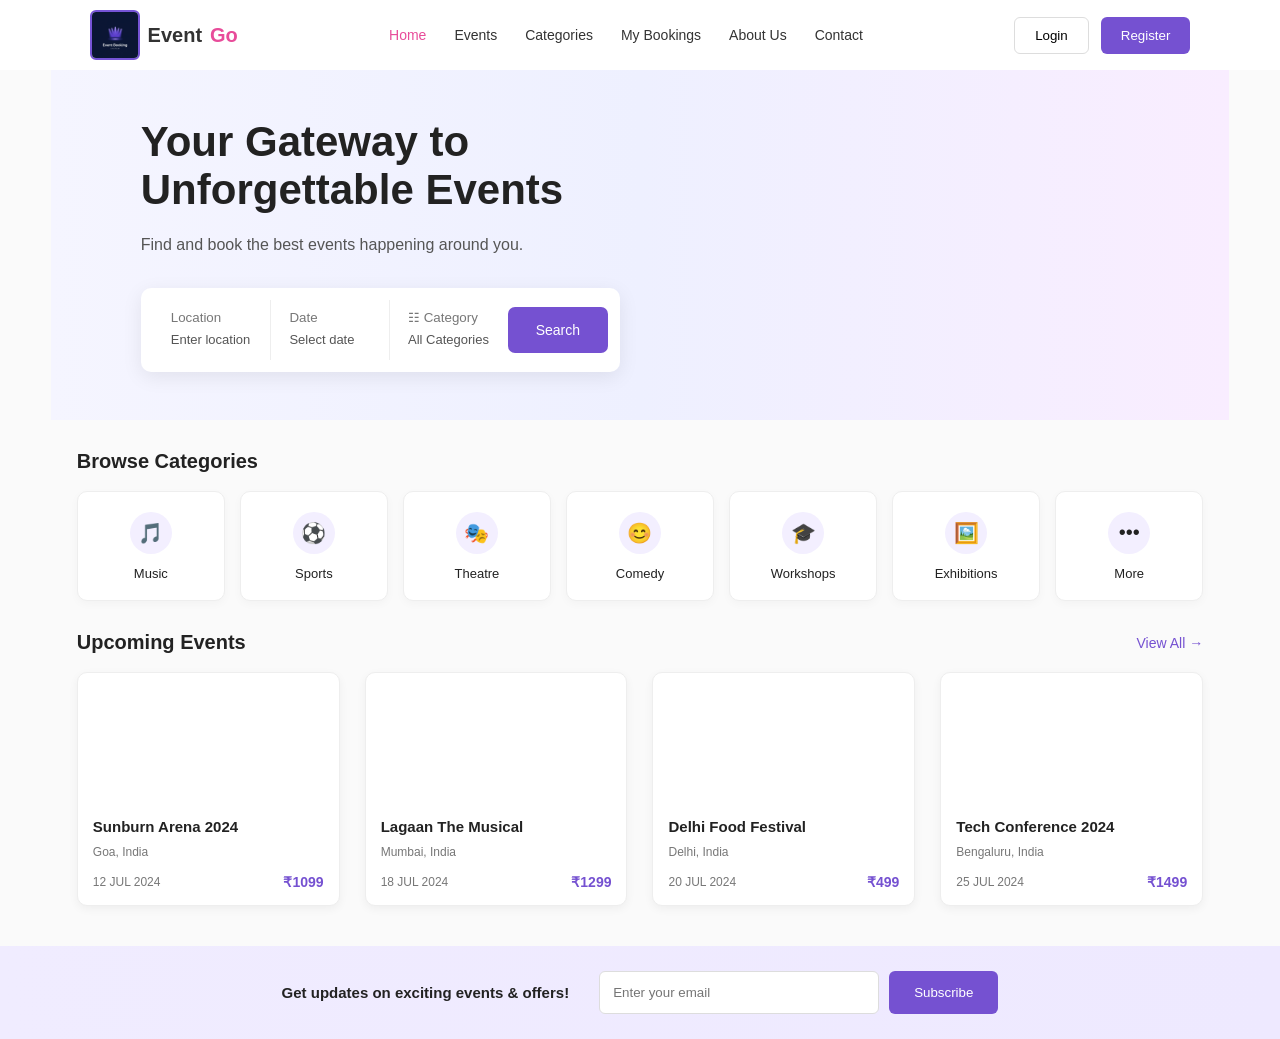
==== index.html @ d95bce7d "Latest update" ====
<!DOCTYPE html>
<html lang="en">
<head>
    <meta charset="UTF-8">
    <meta name="viewport" content="width=device-width, initial-scale=1.0">

    <title>EventGo - Event Booking</title>
    <link rel="stylesheet" href="style.css">
</head>

<body>

    <nav>

        <div class="logo">
            <div class="logo-icon">
                <img src="logo_event.jpeg">
            </div>
            Event<span style="color:#e84c9a;">Go</span>
        </div>

        <div class="nav-links">
            <a href="index.html">Home</a>
            <a href="Events.html">Events</a>
            <a href="#">Categories</a>
            <a href="#">My Bookings</a>
            <a href="#">About Us</a>
            <a href="#">Contact</a>
        </div>

        <div class="nav-buttons">
            <button onclick="window.location.href='login page.html'" class="login-btn">Login</button>
            <button onclick="window.location.href='registration page.html'"class="register-btn">Register</button>
        </div>

    </nav>


    <section class="hero">

        <div class="hero-content">

            <h1>Your Gateway to<br>Unforgettable Events</h1>

            <p>
                Find and book the best events happening around you.
            </p>

            <div class="search-box">

                <div class="search-item">
                    <small> Location</small>
                    <p>Enter location</p>
                </div>

                <div class="search-item">
                    <small> Date</small>
                    <p>Select date</p>
                </div>

                <div class="search-item">
                    <small>☷ Category</small>
                    <p>All Categories</p>
                </div>

                <button class="search-btn">
                    Search
                </button>

            </div>

        </div>

        <div class="hero-image"></div>

    </section>


    <main class="container">

        <div class="section-header">
            <h2>Browse Categories</h2>
        </div>

        <section class="categories">

            <div class="category-card">
                <div class="category-icon">🎵</div>
                <p>Music</p>
            </div>

            <div class="category-card">
                <div class="category-icon">⚽</div>
                <p>Sports</p>
            </div>

            <div class="category-card">
                <div class="category-icon">🎭</div>
                <p>Theatre</p>
            </div>

            <div class="category-card">
                <div class="category-icon">😊</div>
                <p>Comedy</p>
            </div>

            <div class="category-card">
                <div class="category-icon">🎓</div>
                <p>Workshops</p>
            </div>

            <div class="category-card">
                <div class="category-icon">🖼️</div>
                <p>Exhibitions</p>
            </div>

            <div class="category-card">
                <div class="category-icon">•••</div>
                <p>More</p>
            </div>

        </section>

        <div class="section-header">

            <h2>Upcoming Events</h2>

            <a href="#">View All →</a>

        </div>


        <section class="events">


            <div class="event-card">

                <div class="event-image img1"></div>

                <div class="event-info">

                    <h3>Sunburn Arena 2024</h3>

                    <p> Goa, India</p>

                    <div class="event-bottom">

                        <span class="date"> 12 JUL 2024</span>

                        <span class="price">₹1099</span>

                    </div>

                </div>

            </div>


            <!-- EVENT 2 -->

            <div class="event-card">

                <div class="event-image img2"></div>

                <div class="event-info">

                    <h3>Lagaan The Musical</h3>

                    <p> Mumbai, India</p>

                    <div class="event-bottom">

                        <span class="date"> 18 JUL 2024</span>

                        <span class="price">₹1299</span>

                    </div>

                </div>

            </div>


            <div class="event-card">

                <div class="event-image img3"></div>

                <div class="event-info">

                    <h3>Delhi Food Festival</h3>

                    <p> Delhi, India</p>

                    <div class="event-bottom">

                        <span class="date"> 20 JUL 2024</span>

                        <span class="price">₹499</span>

                    </div>

                </div>

            </div>


            <!-- EVENT 4 -->

            <div class="event-card">

                <div class="event-image img4"></div>

                <div class="event-info">

                    <h3>Tech Conference 2024</h3>

                    <p> Bengaluru, India</p>

                    <div class="event-bottom">

                        <span class="date"> 25 JUL 2024</span>

                        <span class="price">₹1499</span>

                    </div>

                </div>

            </div>

        </section>

    </main>


    <section class="newsletter">

        <h3> Get updates on exciting events & offers!</h3>

        <div class="newsletter-form">

            <input
                type="email"
                placeholder="Enter your email"
            >

            <button>Subscribe</button>

        </div>

    </section>

</body>
</html>
---- style.css ----
* {
            margin: 0;
            padding: 0;
            box-sizing: border-box;
            font-family: Arial, sans-serif;
        }

        body {
            background: #fafafa;
            color: #222;
        }
        nav {
            height: 70px;
            display: flex;
            align-items: center;
            justify-content: space-between;
            padding: 0 7%;
            background: white;
        }
        .logo {
            display: flex;
            align-items: center;
            gap: 8px;
            font-size: 20px;
            font-weight: bold;
            color: #333;
        }
        .logo-icon img {
            width: 50px;
            height: 50px;
            border: 2px solid #7654d6;
            color: #7654d6;
            border-radius: 6px;
            display: flex;
            align-items: center;
            justify-content: center;
        }

        .nav-links {
            display: flex;
            gap: 28px;
        }

        .nav-links a {
            text-decoration: none;
            color: #333;
            font-size: 14px;
        }

        .nav-links a:first-child {
            color: #e84c9a;
        }

        .nav-buttons {
            display: flex;
            gap: 12px;
        }

        .login-btn,
        .register-btn {
            padding: 10px 20px;
            border-radius: 6px;
            cursor: pointer;
            font-weight: 500;
        }

        .login-btn {
            background: white;
            border: 1px solid #ddd;
        }

        .register-btn {
            border: none;
            background: #7551d1;
            color: white;
        }
        .hero {
            margin: 0 4%;
            min-height: 330px;
            padding: 45px 7%;
            background: linear-gradient(
                90deg,
                #f5f5ff,
                #eef0ff,
                #f9edff
            );
            display: flex;
            align-items: center;
            justify-content: space-between;
            overflow: hidden;
        }

        .hero-content {
            width: 48%;
        }

        .hero-content h1 {
            font-size: 42px;
            line-height: 1.15;
            margin-bottom: 18px;
        }

        .hero-content p {
            color: #555;
            font-size: 16px;
            line-height: 1.6;
            margin-bottom: 30px;
        }

        .hero-image {
            width: 45%;
            height: 260px;
            background-image: url("https://images.unsplash.com/photo-1492684223066-81342ee5ff30?auto=format&fit=crop&w=800&q=80");
            background-size: cover;
            background-position: center;
            border-radius: 10px;
        }
        .search-box {
            background: white;
            display: flex;
            align-items: center;
            padding: 12px;
            border-radius: 10px;
            box-shadow: 0 5px 20px rgba(0,0,0,0.08);
            width: 700px;
            max-width: 100%;
        }
        .search-item {
            flex: 1;
            padding: 10px 18px;
            border-right: 1px solid #eee;
        }
        .search-item:last-of-type {
            border-right: none;
        }
        .search-item small {
            display: block;
            color: #777;
            margin-bottom: 5px;
        }
        .search-item p {
            margin: 0;
            font-size: 13px;
            color: #555;
        }
        .search-btn {
            padding: 15px 28px;
            border: none;
            border-radius: 7px;
            background: #7551d1;
            color: white;
            cursor: pointer;
            font-size: 14px;
        }
        .container {
            width: 88%;
            margin: auto;
        }

        .section-header {
            display: flex;
            justify-content: space-between;
            align-items: center;
            margin: 30px 0 18px;
        }

        .section-header h2 {
            font-size: 20px;
        }

        .section-header a {
            text-decoration: none;
            color: #7551d1;
            font-size: 14px;
        }


        .categories {
            display: grid;
            grid-template-columns: repeat(7, 1fr);
            gap: 15px;
        }

        .category-card {
            background: white;
            height: 110px;
            border-radius: 10px;
            border: 1px solid #eee;
            display: flex;
            flex-direction: column;
            justify-content: center;
            align-items: center;
            gap: 12px;
            box-shadow: 0 3px 10px rgba(0,0,0,0.03);
            cursor: pointer;
        }

        .category-card:hover {
            transform: translateY(-5px);
            transition: 0.3s;
        }

        .category-icon {
            width: 42px;
            height: 42px;
            border-radius: 50%;
            background: #f3efff;
            display: flex;
            justify-content: center;
            align-items: center;
            font-size: 20px;
        }

        .category-card p {
            font-size: 13px;
        }


        .events {
            display: grid;
            grid-template-columns: repeat(4, 1fr);
            gap: 25px;
            margin-bottom: 40px;
        }

        .event-card {
            background: white;
            border-radius: 10px;
            overflow: hidden;
            border: 1px solid #eee;
            box-shadow: 0 3px 10px rgba(0,0,0,0.05);
        }

        .event-image {
            height: 130px;
            background-size: cover;
            background-position: center;
        }

        .img1 {
            background-image: url("https://images.unsplash.com/photo-1501386761578-eac5c94b800a?auto=format&fit=crop&w=600&q=80");
        }

        .img2 {
            background-image: url("https://images.unsplash.com/photo-1508214751196-bcfd4ca60f91?auto=format&fit=crop&w=600&q=80");
        }

        .img3 {
            background-image: url("https://images.unsplash.com/photo-1514525253161-7a46d19cd819?auto=format&fit=crop&w=600&q=80");
        }

        .img4 {
            background-image: url("https://images.unsplash.com/photo-1540575467063-178a50c2df87?auto=format&fit=crop&w=600&q=80");
        }

        .event-info {
            padding: 15px;
        }

        .event-info h3 {
            font-size: 15px;
            margin-bottom: 10px;
        }

        .event-info p {
            color: #777;
            font-size: 12px;
            margin-bottom: 8px;
        }

        .event-bottom {
            display: flex;
            justify-content: space-between;
            align-items: center;
            margin-top: 15px;
        }

        .date {
            font-size: 12px;
            color: #777;
        }

        .price {
            color: #7551d1;
            font-weight: bold;
            font-size: 14px;
        }
        .newsletter {
            background: linear-gradient(90deg, #f0ecff, #eee9ff);
            padding: 25px 7%;
            display: flex;
            align-items: center;
            justify-content: center;
            gap: 30px;
            margin-top: 20px;
        }

        .newsletter h3 {
            font-size: 15px;
        }

        .newsletter-form {
            display: flex;
            gap: 10px;
        }

        .newsletter input {
            width: 280px;
            padding: 13px;
            border: 1px solid #ddd;
            border-radius: 6px;
            outline: none;
        }

        .newsletter button {
            background: #7551d1;
            color: white;
            border: none;
            padding: 13px 25px;
            border-radius: 6px;
            cursor: pointer;
        }

        @media (max-width: 900px) {

            .nav-links {
                display: none;
            }

            .hero {
                flex-direction: column;
            }

            .hero-content,
            .hero-image {
                width: 100%;
            }

            .hero-image {
                margin-top: 25px;
            }

            .search-box {
                flex-direction: column;
                align-items: stretch;
            }

            .search-item {
                border-right: none;
                border-bottom: 1px solid #eee;
            }

            .categories {
                grid-template-columns: repeat(3, 1fr);
            }

            .events {
                grid-template-columns: repeat(2, 1fr);
            }

            .newsletter {
                flex-direction: column;
            }
        }

        @media (max-width: 500px) {

            nav {
                padding: 0 4%;
            }

            .hero-content h1 {
                font-size: 30px;
            }

            .events {
                grid-template-columns: 1fr;
            }

            .categories {
                grid-template-columns: repeat(2, 1fr);
            }

            .newsletter-form {
                flex-direction: column;
                width: 100%;
            }

            .newsletter input {
                width: 100%;
            }
        }
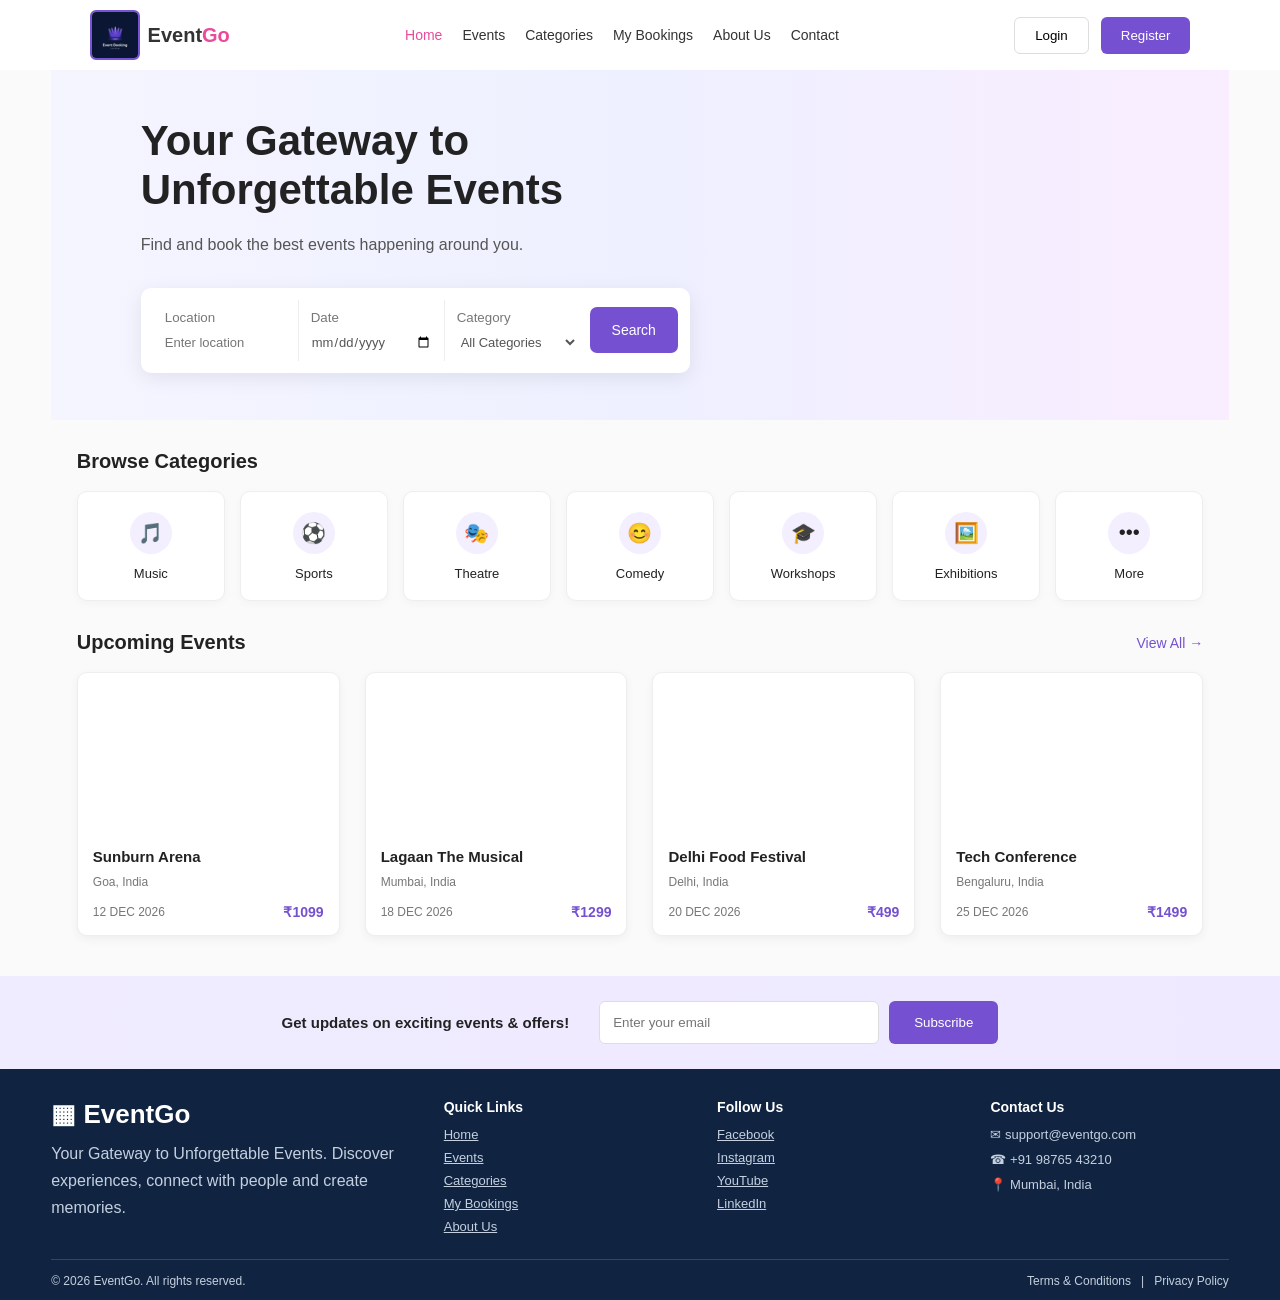
==== commit 52c00e67: "about us" ====
--- a/index.html
+++ b/index.html
@@ -1,89 +1,83 @@
+
 <!DOCTYPE html>
 <html lang="en">
 <head>
     <meta charset="UTF-8">
     <meta name="viewport" content="width=device-width, initial-scale=1.0">
-
     <title>EventGo - Event Booking</title>
     <link rel="stylesheet" href="style.css">
+    <script src="script.js" defer></script>
 </head>
 
 <body>
-
     <nav>
-
         <div class="logo">
             <div class="logo-icon">
-                <img src="logo_event.jpeg">
-            </div>
-            Event<span style="color:#e84c9a;">Go</span>
+                <img src="logo_event.jpeg" alt="EventGo Logo">
+            </div>
+            Event<span class="logo-go">Go</span>
         </div>
 
         <div class="nav-links">
             <a href="index.html">Home</a>
             <a href="Events.html">Events</a>
-            <a href="#">Categories</a>
+            <a href="#categories">Categories</a>
             <a href="#">My Bookings</a>
-            <a href="#">About Us</a>
+            <a href="About_us.html">About Us</a>
             <a href="#">Contact</a>
         </div>
 
         <div class="nav-buttons">
-            <button onclick="window.location.href='login page.html'" class="login-btn">Login</button>
-            <button onclick="window.location.href='registration page.html'"class="register-btn">Register</button>
-        </div>
-
+            <button onclick="window.location.href='login_page.html'"
+                    class="login-btn">Login</button>
+            <button onclick="window.location.href='registration_page.html'"
+                    class="register-btn">Register</button>
+        </div>
     </nav>
 
-
     <section class="hero">
-
         <div class="hero-content">
-
             <h1>Your Gateway to<br>Unforgettable Events</h1>
-
-            <p>
-                Find and book the best events happening around you.
-            </p>
+            <p>Find and book the best events happening around you.</p>
 
             <div class="search-box">
-
                 <div class="search-item">
-                    <small> Location</small>
-                    <p>Enter location</p>
+                    <small>Location</small>
+                    <input type="text" id="location"
+                           placeholder="Enter location">
                 </div>
 
                 <div class="search-item">
-                    <small> Date</small>
-                    <p>Select date</p>
+                    <small>Date</small>
+                    <input type="date" id="eventDate">
                 </div>
 
                 <div class="search-item">
-                    <small>☷ Category</small>
-                    <p>All Categories</p>
-                </div>
-
-                <button class="search-btn">
-                    Search
-                </button>
-
-            </div>
-
+                    <small>Category</small>
+                    <select id="category">
+                        <option value="">All Categories</option>
+                        <option value="music">Music</option>
+                        <option value="sports">Sports</option>
+                        <option value="theatre">Theatre</option>
+                        <option value="comedy">Comedy</option>
+                        <option value="workshops">Workshops</option>
+                        <option value="exhibitions">Exhibitions</option>
+                    </select>
+                </div>
+
+                <button class="search-btn" id="searchBtn">Search</button>
+            </div>
         </div>
 
         <div class="hero-image"></div>
-
     </section>
 
-
     <main class="container">
-
         <div class="section-header">
             <h2>Browse Categories</h2>
         </div>
 
-        <section class="categories">
-
+        <section class="categories" id="categories">
             <div class="category-card">
                 <div class="category-icon">🎵</div>
                 <p>Music</p>
@@ -118,137 +112,129 @@
                 <div class="category-icon">•••</div>
                 <p>More</p>
             </div>
-
         </section>
 
         <div class="section-header">
-
             <h2>Upcoming Events</h2>
-
-            <a href="#">View All →</a>
-
-        </div>
-
+            <a href="Events.html">View All →</a>
+        </div>
 
         <section class="events">
-
-
-            <div class="event-card">
-
+            <div class="event-card"
+                 data-category="music"
+                 data-date="2026-12-12">
                 <div class="event-image img1"></div>
-
-                <div class="event-info">
-
-                    <h3>Sunburn Arena 2024</h3>
-
-                    <p> Goa, India</p>
-
-                    <div class="event-bottom">
-
-                        <span class="date"> 12 JUL 2024</span>
-
+                <div class="event-info">
+                    <h3>Sunburn Arena</h3>
+                    <p>Goa, India</p>
+                    <div class="event-bottom">
+                        <span class="date">12 DEC 2026</span>
                         <span class="price">₹1099</span>
-
-                    </div>
-
-                </div>
-
-            </div>
-
-
-            <!-- EVENT 2 -->
-
-            <div class="event-card">
-
+                    </div>
+                </div>
+            </div>
+
+            <div class="event-card"
+                 data-category="theatre"
+                 data-date="2026-12-18">
                 <div class="event-image img2"></div>
-
-                <div class="event-info">
-
+                <div class="event-info">
                     <h3>Lagaan The Musical</h3>
-
-                    <p> Mumbai, India</p>
-
-                    <div class="event-bottom">
-
-                        <span class="date"> 18 JUL 2024</span>
-
+                    <p>Mumbai, India</p>
+                    <div class="event-bottom">
+                        <span class="date">18 DEC 2026</span>
                         <span class="price">₹1299</span>
-
-                    </div>
-
-                </div>
-
-            </div>
-
-
-            <div class="event-card">
-
+                    </div>
+                </div>
+            </div>
+
+            <div class="event-card"
+                 data-category="exhibitions"
+                 data-date="2026-12-20">
                 <div class="event-image img3"></div>
-
-                <div class="event-info">
-
+                <div class="event-info">
                     <h3>Delhi Food Festival</h3>
-
-                    <p> Delhi, India</p>
-
-                    <div class="event-bottom">
-
-                        <span class="date"> 20 JUL 2024</span>
-
+                    <p>Delhi, India</p>
+                    <div class="event-bottom">
+                        <span class="date">20 DEC 2026</span>
                         <span class="price">₹499</span>
-
-                    </div>
-
-                </div>
-
-            </div>
-
-
-            <!-- EVENT 4 -->
-
-            <div class="event-card">
-
+                    </div>
+                </div>
+            </div>
+
+            <div class="event-card"
+                 data-category="workshops"
+                 data-date="2026-12-25">
                 <div class="event-image img4"></div>
-
-                <div class="event-info">
-
-                    <h3>Tech Conference 2024</h3>
-
-                    <p> Bengaluru, India</p>
-
-                    <div class="event-bottom">
-
-                        <span class="date"> 25 JUL 2024</span>
-
+                <div class="event-info">
+                    <h3>Tech Conference</h3>
+                    <p>Bengaluru, India</p>
+                    <div class="event-bottom">
+                        <span class="date">25 DEC 2026</span>
                         <span class="price">₹1499</span>
-
-                    </div>
-
-                </div>
-
-            </div>
-
+                    </div>
+                </div>
+            </div>
         </section>
-
     </main>
 
-
     <section class="newsletter">
-
-        <h3> Get updates on exciting events & offers!</h3>
+        <h3>Get updates on exciting events & offers!</h3>
 
         <div class="newsletter-form">
-
-            <input
-                type="email"
-                placeholder="Enter your email"
-            >
-
-            <button>Subscribe</button>
-
-        </div>
-
+            <input type="email" id="email"
+                   placeholder="Enter your email">
+            <button id="subscribeBtn">Subscribe</button>
+        </div>
     </section>
-
+     <footer id="footer">
+        <div class="footer-grid">
+
+            <div>
+                <div class="footer-logo">▦ Event<span>Go</span></div>
+                <p class="footer-desc">
+                    Your Gateway to Unforgettable Events.
+                    Discover experiences, connect with people
+                    and create memories.
+                </p>
+            </div>
+
+            <div>
+                <h4>Quick Links</h4>
+                <div class="footer-links">
+                    <a href="index.html">Home</a>
+                    <a href="events.html">Events</a>
+                    <a href="#categories">Categories</a>
+                    <a href="my-bookings.html">My Bookings</a>
+                    <a href="#footer">About Us</a>
+                </div>
+            </div>
+
+            <div>
+                <h4>Follow Us</h4>
+                <div class="footer-links">
+                    <a href="https://www.facebook.com/">Facebook</a>
+                    <a href="https://www.instagram.com/">Instagram</a>
+                    <a href="https://www.youtube.com/">YouTube</a>
+                    <a href="https://www.linkedin.com/">LinkedIn</a>
+                </div>
+            </div>
+
+            <div>
+                <h4>Contact Us</h4>
+                <div class="footer-contact">
+                    <p>✉ support@eventgo.com</p>
+                    <p>☎ +91 98765 43210</p>
+                    <p>📍 Mumbai, India</p>
+                </div>
+            </div>
+
+        </div>
+
+        <div class="copyright">
+            <p>© 2026 EventGo. All rights reserved.</p>
+            <p>Terms & Conditions &nbsp; | &nbsp; Privacy Policy</p>
+        </div>
+    </footer>
 </body>
 </html>
--- a/style.css
+++ b/style.css
@@ -1,392 +1,566 @@
- * {
-            margin: 0;
-            padding: 0;
-            box-sizing: border-box;
-            font-family: Arial, sans-serif;
-        }
-
-        body {
-            background: #fafafa;
-            color: #222;
-        }
-        nav {
-            height: 70px;
+
+* {
+    margin: 0;
+    padding: 0;
+    box-sizing: border-box;
+    font-family: Arial, sans-serif;
+}
+
+body {
+    background: #fafafa;
+    color: #222;
+    overflow-x: hidden;
+}
+
+nav {
+    min-height: 70px;
+    display: flex;
+    align-items: center;
+    justify-content: space-between;
+    padding: 0 7%;
+    background: white;
+    gap: 15px;
+}
+
+.logo {
+    display: flex;
+    align-items: center;
+    gap: 8px;
+    font-size: 20px;
+    font-weight: bold;
+    color: #333;
+    white-space: nowrap;
+}
+
+.logo-go {
+    color: #e84c9a;
+    margin-left: -8px;
+}
+
+.logo-icon img {
+    width: 50px;
+    height: 50px;
+    border: 2px solid #7654d6;
+    border-radius: 6px;
+    display: block;
+    object-fit: cover;
+}
+
+.nav-links {
+    display: flex;
+    gap: 20px;
+}
+
+.nav-links a {
+    text-decoration: none;
+    color: #333;
+    font-size: 14px;
+    white-space: nowrap;
+}
+
+.nav-links a:first-child {
+    color: #e84c9a;
+}
+
+.nav-buttons {
+    display: flex;
+    gap: 12px;
+}
+
+.login-btn,
+.register-btn {
+    padding: 10px 20px;
+    border-radius: 6px;
+    cursor: pointer;
+    font-weight: 500;
+    white-space: nowrap;
+}
+
+.login-btn {
+    background: white;
+    border: 1px solid #ddd;
+}
+
+.register-btn {
+    border: none;
+    background: #7551d1;
+    color: white;
+}
+
+.hero {
+    margin: 0 4%;
+    min-height: 330px;
+    padding: 45px 7%;
+    background: linear-gradient(
+        90deg,
+        #f5f5ff,
+        #eef0ff,
+        #f9edff
+    );
+    display: flex;
+    align-items: center;
+    justify-content: space-between;
+    gap: 30px;
+    overflow: hidden;
+}
+
+.hero-content {
+    width: 55%;
+    min-width: 0;
+}
+
+.hero-content h1 {
+    font-size: 42px;
+    line-height: 1.15;
+    margin-bottom: 18px;
+}
+
+.hero-content > p {
+    color: #555;
+    font-size: 16px;
+    line-height: 1.6;
+    margin-bottom: 30px;
+}
+
+.hero-image {
+    width: 42%;
+    min-height: 260px;
+    background-image: url("https://images.unsplash.com/photo-1492684223066-81342ee5ff30?auto=format&fit=crop&w=800&q=80");
+    background-size: cover;
+    background-position: center;
+    border-radius: 10px;
+}
+
+.search-box {
+    background: white;
+    display: flex;
+    align-items: center;
+    padding: 12px;
+    border-radius: 10px;
+    box-shadow: 0 5px 20px rgba(0, 0, 0, 0.08);
+    width: 700px;
+    max-width: 100%;
+}
+
+.search-item {
+    flex: 1;
+    min-width: 0;
+    padding: 10px 12px;
+    border-right: 1px solid #eee;
+}
+
+.search-item:last-of-type {
+    border-right: none;
+}
+
+.search-item small {
+    display: block;
+    color: #777;
+    margin-bottom: 8px;
+}
+
+.search-item input,
+.search-item select {
+    width: 100%;
+    min-width: 0;
+    border: none;
+    outline: none;
+    background: transparent;
+    color: #555;
+    font-size: 13px;
+    font-family: Arial, sans-serif;
+}
+
+.search-item input[type="date"],
+.search-item select {
+    cursor: pointer;
+}
+
+.search-btn {
+    padding: 15px 22px;
+    border: none;
+    border-radius: 7px;
+    background: #7551d1;
+    color: white;
+    cursor: pointer;
+    font-size: 14px;
+    flex-shrink: 0;
+}
+
+.search-btn:hover,
+.register-btn:hover,
+.newsletter button:hover {
+    background: #6040b6;
+}
+
+.container {
+    width: 88%;
+    max-width: 1200px;
+    margin: auto;
+}
+
+.section-header {
+    display: flex;
+    justify-content: space-between;
+    align-items: center;
+    margin: 30px 0 18px;
+}
+
+.section-header h2 {
+    font-size: 20px;
+}
+
+.section-header a {
+    text-decoration: none;
+    color: #7551d1;
+    font-size: 14px;
+}
+
+.categories {
+    display: grid;
+    grid-template-columns: repeat(7, minmax(0, 1fr));
+    gap: 15px;
+}
+
+.category-card {
+    background: white;
+    min-height: 110px;
+    border-radius: 10px;
+    border: 1px solid #eee;
+    display: flex;
+    flex-direction: column;
+    justify-content: center;
+    align-items: center;
+    gap: 12px;
+    box-shadow: 0 3px 10px rgba(0, 0, 0, 0.03);
+    cursor: pointer;
+    transition: transform 0.3s;
+}
+
+.category-card:hover {
+    transform: translateY(-5px);
+}
+
+.category-icon {
+    width: 42px;
+    height: 42px;
+    border-radius: 50%;
+    background: #f3efff;
+    display: flex;
+    justify-content: center;
+    align-items: center;
+    font-size: 20px;
+}
+
+.category-card p {
+    font-size: 13px;
+}
+
+.events {
+    display: grid;
+    grid-template-columns: repeat(4, minmax(0, 1fr));
+    gap: 25px;
+    margin-bottom: 40px;
+}
+
+.event-card {
+    background: white;
+    border-radius: 10px;
+    overflow: hidden;
+    border: 1px solid #eee;
+    box-shadow: 0 3px 10px rgba(0, 0, 0, 0.05);
+    min-width: 0;
+}
+
+.event-image {
+    height: 160px;
+    background-size: cover;
+    background-position: center;
+}
+
+.img1 {
+    background-image: url("https://images.unsplash.com/photo-1501386761578-eac5c94b800a?auto=format&fit=crop&w=600&q=80");
+}
+
+.img2 {
+    background-image: url("https://images.unsplash.com/photo-1508214751196-bcfd4ca60f91?auto=format&fit=crop&w=600&q=80");
+}
+
+.img3 {
+    background-image: url("https://images.unsplash.com/photo-1514525253161-7a46d19cd819?auto=format&fit=crop&w=600&q=80");
+}
+
+.img4 {
+    background-image: url("https://images.unsplash.com/photo-1540575467063-178a50c2df87?auto=format&fit=crop&w=600&q=80");
+}
+
+.event-info {
+    padding: 15px;
+}
+
+.event-info h3 {
+    font-size: 15px;
+    margin-bottom: 10px;
+}
+
+.event-info p {
+    color: #777;
+    font-size: 12px;
+    margin-bottom: 8px;
+}
+
+.event-bottom {
+    display: flex;
+    justify-content: space-between;
+    align-items: center;
+    gap: 8px;
+    margin-top: 15px;
+}
+
+.date {
+    font-size: 12px;
+    color: #777;
+}
+
+.price {
+    color: #7551d1;
+    font-weight: bold;
+    font-size: 14px;
+    white-space: nowrap;
+}
+
+.newsletter {
+    background: linear-gradient(90deg, #f0ecff, #eee9ff);
+    padding: 25px 7%;
+    display: flex;
+    align-items: center;
+    justify-content: center;
+    gap: 30px;
+    margin-top: 20px;
+    max-width: 100%;
+}
+
+.newsletter h3 {
+    font-size: 15px;
+}
+
+.newsletter-form {
+    display: flex;
+    gap: 10px;
+}
+
+.newsletter input {
+    width: 280px;
+    max-width: 100%;
+    padding: 13px;
+    border: 1px solid #ddd;
+    border-radius: 6px;
+    outline: none;
+}
+
+.newsletter button {
+    background: #7551d1;
+    color: white;
+    border: none;
+    padding: 13px 25px;
+    border-radius: 6px;
+    cursor: pointer;
+}
+   footer {
+            background: #102441;
+            color: white;
+            padding: 30px 4% 12px;
+        }
+
+        .footer-grid {
+            display: grid;
+            grid-template-columns: 1.5fr 1fr 1fr 1fr;
+            gap: 35px;
+            padding-bottom: 25px;
+        }
+
+        .footer-logo {
+            font-size: 26px;
+            font-weight: 750;
+            margin-bottom: 10px;
+        }
+
+        .footer-logo span {
+            color: var(--pink);
+        }
+
+        .footer-desc {
+            color: #c4d0df;
+            line-height: 1.7;
+        }
+
+        footer h4 {
+            font-size: 14px;
+            margin-bottom: 12px;
+        }
+
+        .footer-links {
             display: flex;
-            align-items: center;
-            justify-content: space-between;
-            padding: 0 7%;
-            background: white;
-        }
-        .logo {
-            display: flex;
-            align-items: center;
+            flex-direction: column;
             gap: 8px;
-            font-size: 20px;
-            font-weight: bold;
-            color: #333;
-        }
-        .logo-icon img {
-            width: 50px;
-            height: 50px;
-            border: 2px solid #7654d6;
-            color: #7654d6;
-            border-radius: 6px;
-            display: flex;
-            align-items: center;
-            justify-content: center;
-        }
-
-        .nav-links {
-            display: flex;
-            gap: 28px;
-        }
-
-        .nav-links a {
-            text-decoration: none;
-            color: #333;
-            font-size: 14px;
-        }
-
-        .nav-links a:first-child {
-            color: #e84c9a;
-        }
-
-        .nav-buttons {
-            display: flex;
-            gap: 12px;
-        }
-
-        .login-btn,
-        .register-btn {
-            padding: 10px 20px;
-            border-radius: 6px;
-            cursor: pointer;
-            font-weight: 500;
-        }
-
-        .login-btn {
-            background: white;
-            border: 1px solid #ddd;
-        }
-
-        .register-btn {
-            border: none;
-            background: #7551d1;
-            color: white;
-        }
-        .hero {
-            margin: 0 4%;
-            min-height: 330px;
-            padding: 45px 7%;
-            background: linear-gradient(
-                90deg,
-                #f5f5ff,
-                #eef0ff,
-                #f9edff
-            );
-            display: flex;
-            align-items: center;
-            justify-content: space-between;
-            overflow: hidden;
-        }
-
-        .hero-content {
-            width: 48%;
-        }
-
-        .hero-content h1 {
-            font-size: 42px;
-            line-height: 1.15;
-            margin-bottom: 18px;
-        }
-
-        .hero-content p {
-            color: #555;
-            font-size: 16px;
-            line-height: 1.6;
-            margin-bottom: 30px;
-        }
-
-        .hero-image {
-            width: 45%;
-            height: 260px;
-            background-image: url("https://images.unsplash.com/photo-1492684223066-81342ee5ff30?auto=format&fit=crop&w=800&q=80");
-            background-size: cover;
-            background-position: center;
-            border-radius: 10px;
-        }
-        .search-box {
-            background: white;
-            display: flex;
-            align-items: center;
-            padding: 12px;
-            border-radius: 10px;
-            box-shadow: 0 5px 20px rgba(0,0,0,0.08);
-            width: 700px;
-            max-width: 100%;
-        }
-        .search-item {
-            flex: 1;
-            padding: 10px 18px;
-            border-right: 1px solid #eee;
-        }
-        .search-item:last-of-type {
-            border-right: none;
-        }
-        .search-item small {
-            display: block;
-            color: #777;
-            margin-bottom: 5px;
-        }
-        .search-item p {
-            margin: 0;
+        }
+
+        .footer-links a,
+        .footer-contact p {
+            color: #c4d0df;
             font-size: 13px;
-            color: #555;
-        }
-        .search-btn {
-            padding: 15px 28px;
-            border: none;
-            border-radius: 7px;
-            background: #7551d1;
-            color: white;
-            cursor: pointer;
-            font-size: 14px;
-        }
-        .container {
-            width: 88%;
-            margin: auto;
-        }
-
-        .section-header {
+        }
+
+        .footer-links a:hover {
+            color: #ff76bd;
+        }
+
+        .footer-contact p {
+            margin-bottom: 10px;
+        }
+
+        .copyright {
             display: flex;
             justify-content: space-between;
-            align-items: center;
-            margin: 30px 0 18px;
-        }
-
-        .section-header h2 {
-            font-size: 20px;
-        }
-
-        .section-header a {
-            text-decoration: none;
-            color: #7551d1;
-            font-size: 14px;
-        }
-
-
-        .categories {
-            display: grid;
-            grid-template-columns: repeat(7, 1fr);
             gap: 15px;
-        }
-
-        .category-card {
-            background: white;
-            height: 110px;
-            border-radius: 10px;
-            border: 1px solid #eee;
-            display: flex;
-            flex-direction: column;
-            justify-content: center;
-            align-items: center;
-            gap: 12px;
-            box-shadow: 0 3px 10px rgba(0,0,0,0.03);
-            cursor: pointer;
-        }
-
-        .category-card:hover {
-            transform: translateY(-5px);
-            transition: 0.3s;
-        }
-
-        .category-icon {
-            width: 42px;
-            height: 42px;
-            border-radius: 50%;
-            background: #f3efff;
-            display: flex;
-            justify-content: center;
-            align-items: center;
-            font-size: 20px;
-        }
-
-        .category-card p {
-            font-size: 13px;
-        }
-
-
-        .events {
-            display: grid;
-            grid-template-columns: repeat(4, 1fr);
-            gap: 25px;
-            margin-bottom: 40px;
-        }
-
-        .event-card {
-            background: white;
-            border-radius: 10px;
-            overflow: hidden;
-            border: 1px solid #eee;
-            box-shadow: 0 3px 10px rgba(0,0,0,0.05);
-        }
-
-        .event-image {
-            height: 130px;
-            background-size: cover;
-            background-position: center;
-        }
-
-        .img1 {
-            background-image: url("https://images.unsplash.com/photo-1501386761578-eac5c94b800a?auto=format&fit=crop&w=600&q=80");
-        }
-
-        .img2 {
-            background-image: url("https://images.unsplash.com/photo-1508214751196-bcfd4ca60f91?auto=format&fit=crop&w=600&q=80");
-        }
-
-        .img3 {
-            background-image: url("https://images.unsplash.com/photo-1514525253161-7a46d19cd819?auto=format&fit=crop&w=600&q=80");
-        }
-
-        .img4 {
-            background-image: url("https://images.unsplash.com/photo-1540575467063-178a50c2df87?auto=format&fit=crop&w=600&q=80");
-        }
-
-        .event-info {
-            padding: 15px;
-        }
-
-        .event-info h3 {
-            font-size: 15px;
-            margin-bottom: 10px;
-        }
-
-        .event-info p {
-            color: #777;
+            flex-wrap: wrap;
+            padding-top: 14px;
+            border-top: 1px solid #344760;
+            color: #c4d0df;
             font-size: 12px;
-            margin-bottom: 8px;
-        }
-
-        .event-bottom {
-            display: flex;
-            justify-content: space-between;
-            align-items: center;
-            margin-top: 15px;
-        }
-
-        .date {
-            font-size: 12px;
-            color: #777;
-        }
-
-        .price {
-            color: #7551d1;
-            font-weight: bold;
-            font-size: 14px;
-        }
-        .newsletter {
-            background: linear-gradient(90deg, #f0ecff, #eee9ff);
-            padding: 25px 7%;
-            display: flex;
-            align-items: center;
-            justify-content: center;
-            gap: 30px;
-            margin-top: 20px;
-        }
-
-        .newsletter h3 {
-            font-size: 15px;
-        }
-
-        .newsletter-form {
-            display: flex;
-            gap: 10px;
-        }
-
-        .newsletter input {
-            width: 280px;
-            padding: 13px;
-            border: 1px solid #ddd;
-            border-radius: 6px;
-            outline: none;
-        }
-
-        .newsletter button {
-            background: #7551d1;
-            color: white;
-            border: none;
-            padding: 13px 25px;
-            border-radius: 6px;
-            cursor: pointer;
-        }
-
-        @media (max-width: 900px) {
-
-            .nav-links {
-                display: none;
-            }
-
-            .hero {
-                flex-direction: column;
-            }
-
-            .hero-content,
-            .hero-image {
-                width: 100%;
-            }
-
-            .hero-image {
-                margin-top: 25px;
-            }
-
-            .search-box {
-                flex-direction: column;
-                align-items: stretch;
-            }
-
-            .search-item {
-                border-right: none;
-                border-bottom: 1px solid #eee;
-            }
-
-            .categories {
-                grid-template-columns: repeat(3, 1fr);
-            }
-
-            .events {
-                grid-template-columns: repeat(2, 1fr);
-            }
-
-            .newsletter {
-                flex-direction: column;
-            }
-        }
-
-        @media (max-width: 500px) {
-
-            nav {
-                padding: 0 4%;
-            }
-
-            .hero-content h1 {
-                font-size: 30px;
-            }
-
-            .events {
-                grid-template-columns: 1fr;
-            }
-
-            .categories {
-                grid-template-columns: repeat(2, 1fr);
-            }
-
-            .newsletter-form {
-                flex-direction: column;
-                width: 100%;
-            }
-
-            .newsletter input {
-                width: 100%;
-            }
-        }
+        }
+
+/* Tablet layout */
+@media (max-width: 1100px) {
+    nav {
+        padding: 12px 4%;
+        flex-wrap: wrap;
+    }
+
+    .nav-links {
+        gap: 12px;
+    }
+
+    .hero {
+        padding: 35px 5%;
+    }
+
+    .hero-content h1 {
+        font-size: 34px;
+    }
+
+    .categories {
+        grid-template-columns: repeat(4, minmax(0, 1fr));
+    }
+
+    .events {
+        grid-template-columns: repeat(2, minmax(0, 1fr));
+    }
+}
+
+@media (max-width: 900px) {
+    .nav-links {
+        display: none;
+    }
+
+    .hero {
+        flex-direction: column;
+        align-items: stretch;
+    }
+
+    .hero-content,
+    .hero-image {
+        width: 100%;
+    }
+
+    .hero-image {
+        margin-top: 5px;
+    }
+
+    .search-box {
+        flex-direction: column;
+        align-items: stretch;
+    }
+
+    .search-item {
+        border-right: none;
+        border-bottom: 1px solid #eee;
+    }
+
+    .search-item:last-of-type {
+        border-bottom: none;
+    }
+
+    .search-btn {
+        width: 100%;
+    }
+
+    .newsletter {
+        flex-direction: column;
+        text-align: center;
+    }
+}
+
+/* Mobile layout */
+@media (max-width: 500px) {
+    nav {
+        padding: 10px 4%;
+    }
+
+    .logo {
+        font-size: 18px;
+    }
+
+    .logo-icon img {
+        width: 40px;
+        height: 40px;
+    }
+
+    .nav-buttons {
+        gap: 6px;
+    }
+
+    .login-btn,
+    .register-btn {
+        padding: 8px 10px;
+        font-size: 12px;
+    }
+
+    .hero {
+        margin: 0;
+        padding: 30px 5%;
+    }
+
+    .hero-content h1 {
+        font-size: 30px;
+    }
+
+    .hero-image {
+        min-height: 200px;
+    }
+
+    .container {
+        width: 92%;
+    }
+
+    .categories {
+        grid-template-columns: repeat(2, minmax(0, 1fr));
+    }
+
+    .events {
+        grid-template-columns: 1fr;
+    }
+
+    .newsletter {
+        padding: 25px 5%;
+    }
+
+    .newsletter-form {
+        flex-direction: column;
+        width: 100%;
+    }
+
+    .newsletter input {
+        width: 100%;
+    }
+}
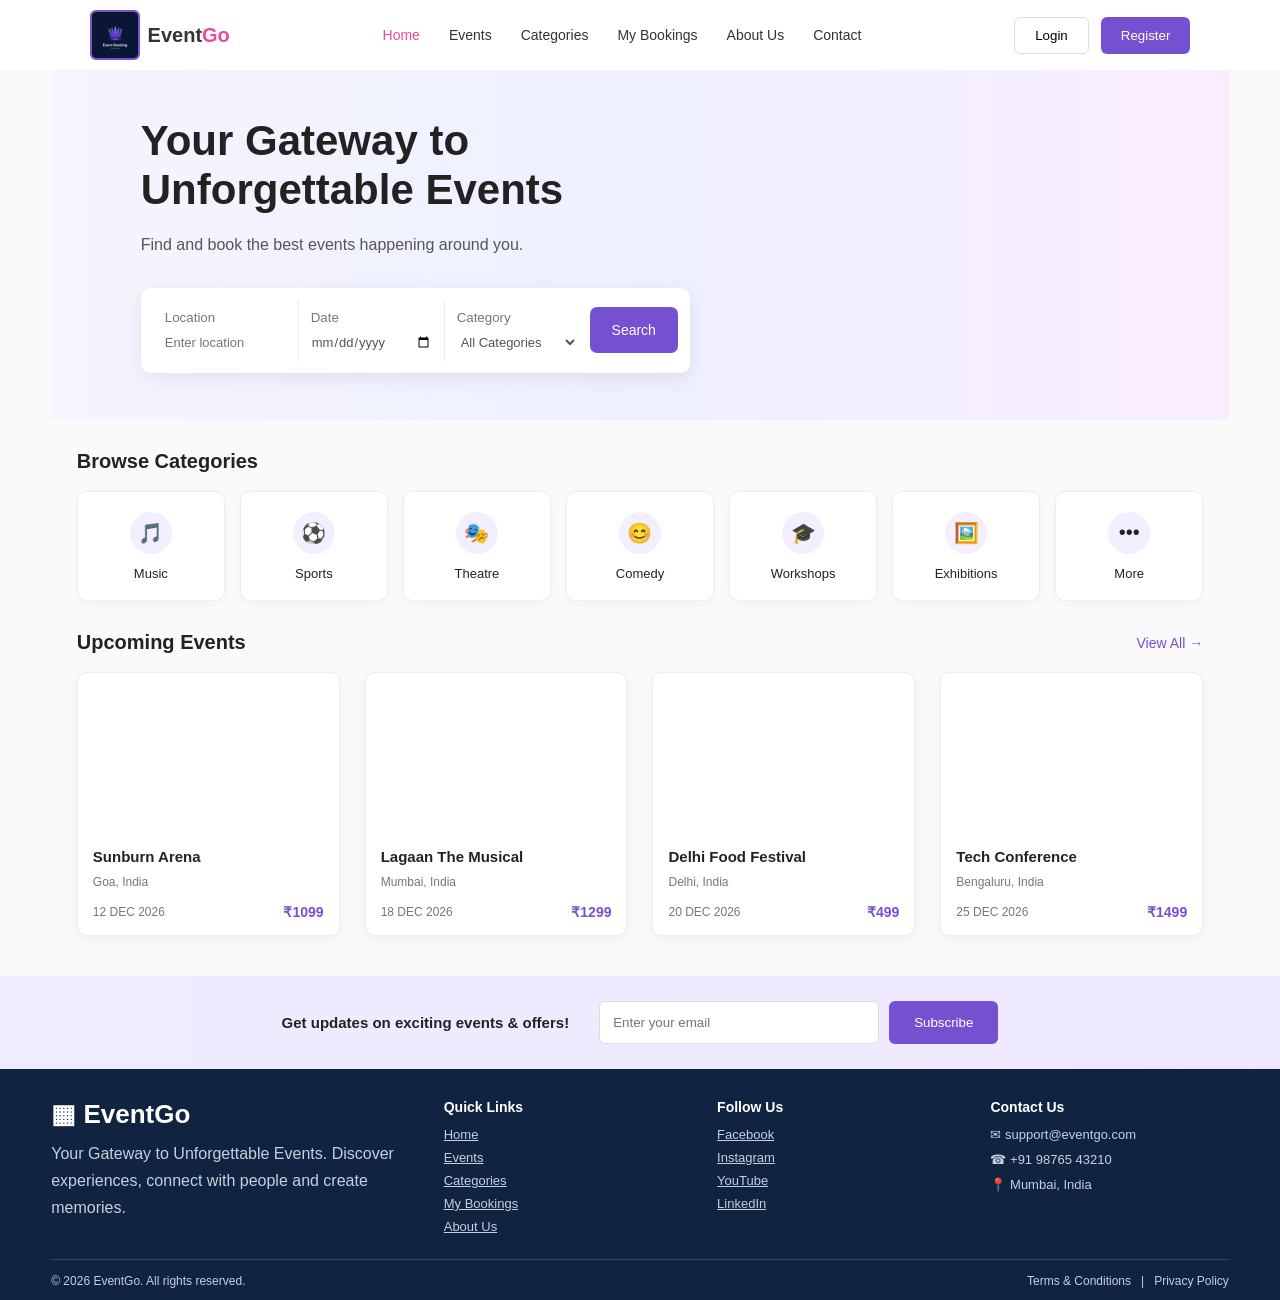
==== commit 7474e9c6: "Recent changes" ====
--- a/index.html
+++ b/index.html
@@ -19,12 +19,14 @@
         </div>
 
         <div class="nav-links">
-            <a href="index.html">Home</a>
-            <a href="Events.html">Events</a>
-            <a href="#categories">Categories</a>
-            <a href="#">My Bookings</a>
-            <a href="About_us.html">About Us</a>
-            <a href="#">Contact</a>
+            <ul>
+                <li><a href="index.html">Home</a></li>
+                <li><a href="Events.html">Events</a></li>
+                <li><a href="#categories">Categories</a></li>
+                <li><a href="#">My Bookings</a></li>
+                <li><a href="About_us.html">About Us</a></li>
+                <li><a href="contacts.html">Contact</a></li>
+            </ul>
         </div>
 
         <div class="nav-buttons">
--- a/style.css
+++ b/style.css
@@ -47,18 +47,43 @@
 }
 
 .nav-links {
-    display: flex;
-    gap: 20px;
-}
-
-.nav-links a {
+    flex: 1;
+    display: flex;
+    align-items: center;
+    justify-content: center;
+}
+
+.nav-links ul {
+    display: flex;
+    align-items: center;
+    justify-content: center;
+    gap: 25px;
+    list-style: none;
+    margin: 0;
+    padding: 0;
+}
+
+.nav-links ul li {
+    list-style: none;
+    margin: 0;
+    padding: 0;
+}
+
+.nav-links ul li a {
+    display: block;
     text-decoration: none;
     color: #333;
     font-size: 14px;
     white-space: nowrap;
-}
-
-.nav-links a:first-child {
+    padding: 8px 2px;
+    transition: 0.3s ease;
+}
+
+.nav-links ul li:first-child a {
+    color: #e84c9a;
+}
+
+.nav-links ul li a:hover {
     color: #e84c9a;
 }
 
@@ -437,8 +462,8 @@
         flex-wrap: wrap;
     }
 
-    .nav-links {
-        gap: 12px;
+    .nav-links ul {
+        gap: 15px;
     }
 
     .hero {
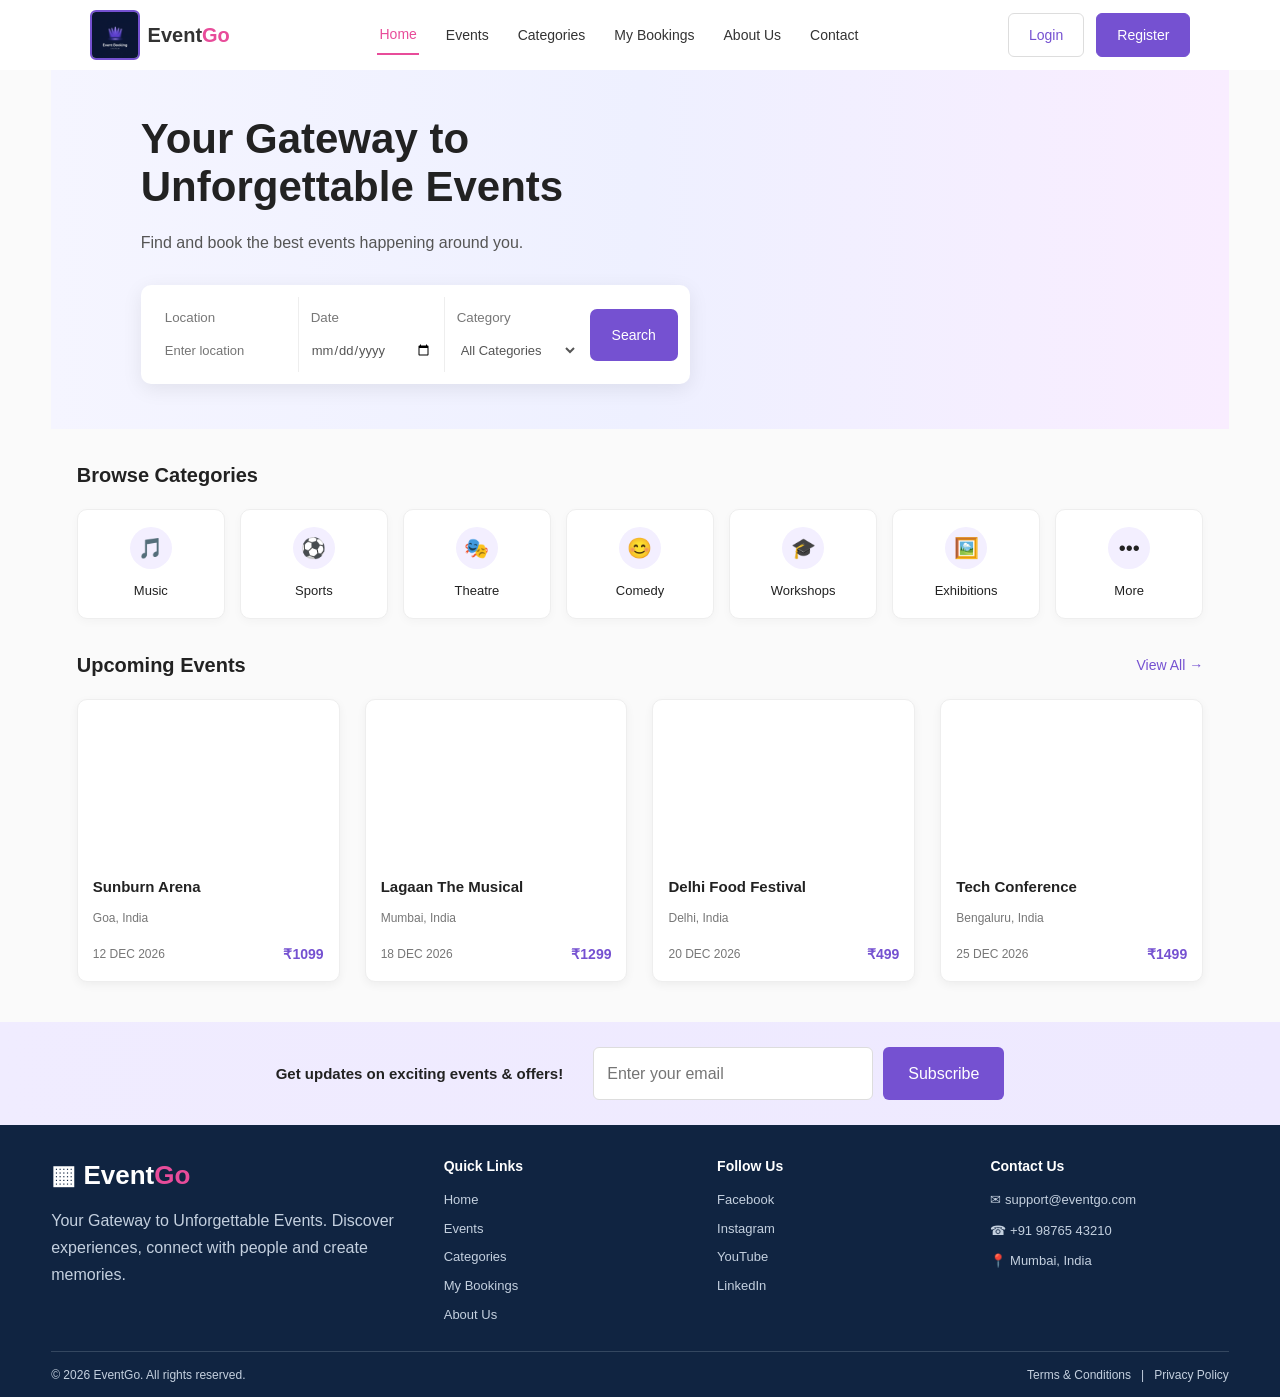
==== commit 5fd35a75: "latest changes" ====
--- a/index.html
+++ b/index.html
@@ -5,6 +5,7 @@
     <meta charset="UTF-8">
     <meta name="viewport" content="width=device-width, initial-scale=1.0">
     <title>EventGo - Event Booking</title>
+    <link rel="stylesheet" href="common.css">
     <link rel="stylesheet" href="style.css">
     <script src="script.js" defer></script>
 </head>
@@ -20,7 +21,7 @@
 
         <div class="nav-links">
             <ul>
-                <li><a href="index.html">Home</a></li>
+                <li><a href="index.html" class="active">Home</a></li>
                 <li><a href="Events.html">Events</a></li>
                 <li><a href="#categories">Categories</a></li>
                 <li><a href="#">My Bookings</a></li>
@@ -205,10 +206,10 @@
                 <h4>Quick Links</h4>
                 <div class="footer-links">
                     <a href="index.html">Home</a>
-                    <a href="events.html">Events</a>
+                    <a href="Events.html">Events</a>
                     <a href="#categories">Categories</a>
-                    <a href="my-bookings.html">My Bookings</a>
-                    <a href="#footer">About Us</a>
+                    <a href="#">My Bookings</a>
+                    <a href="About_us.html">About Us</a>
                 </div>
             </div>
 
--- a/common.css
+++ b/common.css
@@ -0,0 +1,420 @@
+/* ===================================
+   EVENTGO - COMMON DESIGN SYSTEM
+   =================================== */
+
+/* CSS Variables */
+:root {
+    --primary: #7551d1;
+    --primary-dark: #6240bc;
+    --primary-hover: #6040b6;
+    --pink: #e84c9a;
+    --pink-dark: #d63c89;
+    --dark: #142d4e;
+    --ink: #252936;
+    --muted: #637083;
+    --light: #f5f7fa;
+    --border: #e1e6ed;
+    --bg-footer: #102441;
+    --text-footer: #c4d0df;
+    --white: #ffffff;
+    --shadow-sm: 0 3px 10px rgba(0, 0, 0, 0.03);
+    --shadow-md: 0 5px 20px rgba(0, 0, 0, 0.08);
+    --shadow-lg: 0 8px 35px rgba(65, 43, 110, 0.08);
+}
+
+/* Reset & Base */
+* {
+    margin: 0;
+    padding: 0;
+    box-sizing: border-box;
+    font-family: Arial, sans-serif;
+}
+
+body {
+    background: #fafafa;
+    color: #222;
+    overflow-x: hidden;
+    line-height: 1.6;
+}
+
+a {
+    text-decoration: none;
+    color: inherit;
+}
+
+button, input, select, textarea {
+    font: inherit;
+}
+
+button {
+    cursor: pointer;
+}
+
+/* ===================================
+   NAVBAR
+   =================================== */
+nav {
+    min-height: 70px;
+    display: flex;
+    align-items: center;
+    justify-content: space-between;
+    padding: 0 7%;
+    background: white;
+    gap: 15px;
+}
+
+.logo {
+    display: flex;
+    align-items: center;
+    gap: 8px;
+    font-size: 20px;
+    font-weight: bold;
+    color: #333;
+    white-space: nowrap;
+}
+
+.logo-go,
+.logo span {
+    color: var(--pink);
+    margin-left: -8px;
+}
+
+.logo-icon img {
+    width: 50px;
+    height: 50px;
+    border: 2px solid var(--primary);
+    border-radius: 6px;
+    display: block;
+    object-fit: cover;
+}
+
+.nav-links {
+    flex: 1;
+    display: flex;
+    align-items: center;
+    justify-content: center;
+}
+
+.nav-links ul {
+    display: flex;
+    align-items: center;
+    justify-content: center;
+    gap: 25px;
+    list-style: none;
+    margin: 0;
+    padding: 0;
+}
+
+.nav-links ul li {
+    list-style: none;
+    margin: 0;
+    padding: 0;
+}
+
+.nav-links ul li a {
+    display: block;
+    text-decoration: none;
+    color: #333;
+    font-size: 14px;
+    white-space: nowrap;
+    padding: 8px 2px;
+    transition: 0.3s ease;
+}
+
+.nav-links ul li a:hover,
+.nav-links ul li a.active {
+    color: var(--pink);
+}
+
+.nav-links ul li a.active {
+    border-bottom: 2px solid var(--pink);
+}
+
+.nav-buttons {
+    display: flex;
+    gap: 12px;
+}
+
+/* ===================================
+   BUTTONS
+   =================================== */
+.btn,
+.login-btn,
+.register-btn {
+    padding: 10px 20px;
+    border-radius: 6px;
+    cursor: pointer;
+    font-weight: 500;
+    white-space: nowrap;
+    border: none;
+    transition: 0.3s ease;
+    font-size: 14px;
+}
+
+.btn-outline,
+.login-btn {
+    background: white;
+    border: 1px solid #ddd;
+    color: var(--primary);
+}
+
+.btn-primary,
+.register-btn {
+    background: var(--primary);
+    color: white;
+    border: 1px solid var(--primary);
+}
+
+.btn-outline:hover,
+.login-btn:hover {
+    background: var(--light);
+    border-color: var(--primary);
+}
+
+.btn-primary:hover,
+.register-btn:hover {
+    background: var(--primary-hover);
+}
+
+.btn:active {
+    transform: translateY(-1px);
+}
+
+/* ===================================
+   FORMS
+   =================================== */
+.form-group {
+    margin-bottom: 20px;
+}
+
+.form-group label {
+    display: block;
+    margin-bottom: 8px;
+    color: #333;
+    font-size: 14px;
+    font-weight: 600;
+}
+
+.form-group input,
+.form-group select,
+.form-group textarea {
+    width: 100%;
+    padding: 12px;
+    border: 1px solid #ccc;
+    border-radius: 6px;
+    outline: none;
+    font-size: 14px;
+    background: white;
+    transition: 0.3s;
+}
+
+.form-group input:focus,
+.form-group select:focus,
+.form-group textarea:focus {
+    border-color: var(--primary);
+    box-shadow: 0 0 0 3px rgba(117, 81, 209, 0.1);
+}
+
+.form-group textarea {
+    resize: vertical;
+    min-height: 130px;
+}
+
+/* ===================================
+   CARDS
+   =================================== */
+.card,
+.event-card,
+.category-card {
+    background: white;
+    border-radius: 10px;
+    overflow: hidden;
+    border: 1px solid #eee;
+    box-shadow: var(--shadow-sm);
+    transition: transform 0.3s, box-shadow 0.3s;
+}
+
+.card:hover,
+.event-card:hover,
+.category-card:hover {
+    transform: translateY(-3px);
+    box-shadow: var(--shadow-md);
+}
+
+/* ===================================
+   CONTAINER
+   =================================== */
+.container {
+    width: 88%;
+    max-width: 1200px;
+    margin: auto;
+}
+
+/* ===================================
+   SECTION HEADER
+   =================================== */
+.section-header {
+    display: flex;
+    justify-content: space-between;
+    align-items: center;
+    margin: 30px 0 18px;
+}
+
+.section-header h2 {
+    font-size: 20px;
+    font-weight: 700;
+}
+
+.section-header a {
+    text-decoration: none;
+    color: var(--primary);
+    font-size: 14px;
+}
+
+/* ===================================
+   FOOTER
+   =================================== */
+footer {
+    background: var(--bg-footer);
+    color: white;
+    padding: 30px 4% 12px;
+}
+
+.footer-grid {
+    display: grid;
+    grid-template-columns: 1.5fr 1fr 1fr 1fr;
+    gap: 35px;
+    padding-bottom: 25px;
+}
+
+.footer-logo {
+    font-size: 26px;
+    font-weight: 750;
+    margin-bottom: 10px;
+}
+
+.footer-logo span {
+    color: var(--pink);
+}
+
+.footer-desc {
+    color: var(--text-footer);
+    line-height: 1.7;
+}
+
+footer h4 {
+    font-size: 14px;
+    margin-bottom: 12px;
+}
+
+.footer-links {
+    display: flex;
+    flex-direction: column;
+    gap: 8px;
+}
+
+.footer-links a,
+.footer-contact p {
+    color: var(--text-footer);
+    font-size: 13px;
+}
+
+.footer-links a:hover {
+    color: #ff76bd;
+}
+
+.footer-contact p {
+    margin-bottom: 10px;
+}
+
+.copyright {
+    display: flex;
+    justify-content: space-between;
+    gap: 15px;
+    flex-wrap: wrap;
+    padding-top: 14px;
+    border-top: 1px solid #344760;
+    color: var(--text-footer);
+    font-size: 12px;
+}
+
+/* ===================================
+   RESPONSIVE DESIGN
+   =================================== */
+
+/* Tablet */
+@media (max-width: 1100px) {
+    nav {
+        padding: 12px 4%;
+        flex-wrap: wrap;
+    }
+
+    .nav-links ul {
+        gap: 15px;
+    }
+
+    .footer-grid {
+        grid-template-columns: repeat(2, 1fr);
+        gap: 25px;
+    }
+}
+
+@media (max-width: 900px) {
+    .nav-links {
+        display: none;
+    }
+}
+
+/* Mobile */
+@media (max-width: 700px) {
+    nav {
+        padding: 10px 4%;
+        gap: 12px;
+    }
+
+    .logo {
+        font-size: 18px;
+    }
+
+    .logo-icon img {
+        width: 40px;
+        height: 40px;
+    }
+
+    .nav-buttons {
+        gap: 6px;
+    }
+
+    .btn,
+    .login-btn,
+    .register-btn {
+        padding: 8px 10px;
+        font-size: 12px;
+    }
+
+    .container {
+        width: 92%;
+    }
+
+    .footer-grid {
+        grid-template-columns: 1fr;
+    }
+
+    .copyright {
+        flex-direction: column;
+        text-align: center;
+    }
+}
+
+@media (max-width: 500px) {
+    .nav-buttons {
+        gap: 6px;
+    }
+
+    .btn,
+    .login-btn,
+    .register-btn {
+        padding: 7px 10px;
+        font-size: 12px;
+    }
+}
--- a/style.css
+++ b/style.css
@@ -1,116 +1,9 @@
-
-* {
-    margin: 0;
-    padding: 0;
-    box-sizing: border-box;
-    font-family: Arial, sans-serif;
-}
-
-body {
-    background: #fafafa;
-    color: #222;
-    overflow-x: hidden;
-}
-
-nav {
-    min-height: 70px;
-    display: flex;
-    align-items: center;
-    justify-content: space-between;
-    padding: 0 7%;
-    background: white;
-    gap: 15px;
-}
-
-.logo {
-    display: flex;
-    align-items: center;
-    gap: 8px;
-    font-size: 20px;
-    font-weight: bold;
-    color: #333;
-    white-space: nowrap;
-}
-
-.logo-go {
-    color: #e84c9a;
-    margin-left: -8px;
-}
-
-.logo-icon img {
-    width: 50px;
-    height: 50px;
-    border: 2px solid #7654d6;
-    border-radius: 6px;
-    display: block;
-    object-fit: cover;
-}
-
-.nav-links {
-    flex: 1;
-    display: flex;
-    align-items: center;
-    justify-content: center;
-}
-
-.nav-links ul {
-    display: flex;
-    align-items: center;
-    justify-content: center;
-    gap: 25px;
-    list-style: none;
-    margin: 0;
-    padding: 0;
-}
-
-.nav-links ul li {
-    list-style: none;
-    margin: 0;
-    padding: 0;
-}
-
-.nav-links ul li a {
-    display: block;
-    text-decoration: none;
-    color: #333;
-    font-size: 14px;
-    white-space: nowrap;
-    padding: 8px 2px;
-    transition: 0.3s ease;
-}
-
-.nav-links ul li:first-child a {
-    color: #e84c9a;
-}
-
-.nav-links ul li a:hover {
-    color: #e84c9a;
-}
-
-.nav-buttons {
-    display: flex;
-    gap: 12px;
-}
-
-.login-btn,
-.register-btn {
-    padding: 10px 20px;
-    border-radius: 6px;
-    cursor: pointer;
-    font-weight: 500;
-    white-space: nowrap;
-}
-
-.login-btn {
-    background: white;
-    border: 1px solid #ddd;
-}
-
-.register-btn {
-    border: none;
-    background: #7551d1;
-    color: white;
-}
+/* Import common design system */
+@import url('common.css');
+
+/* ===================================
+   HOME PAGE SPECIFIC STYLES
+   =================================== */
 
 .hero {
     margin: 0 4%;
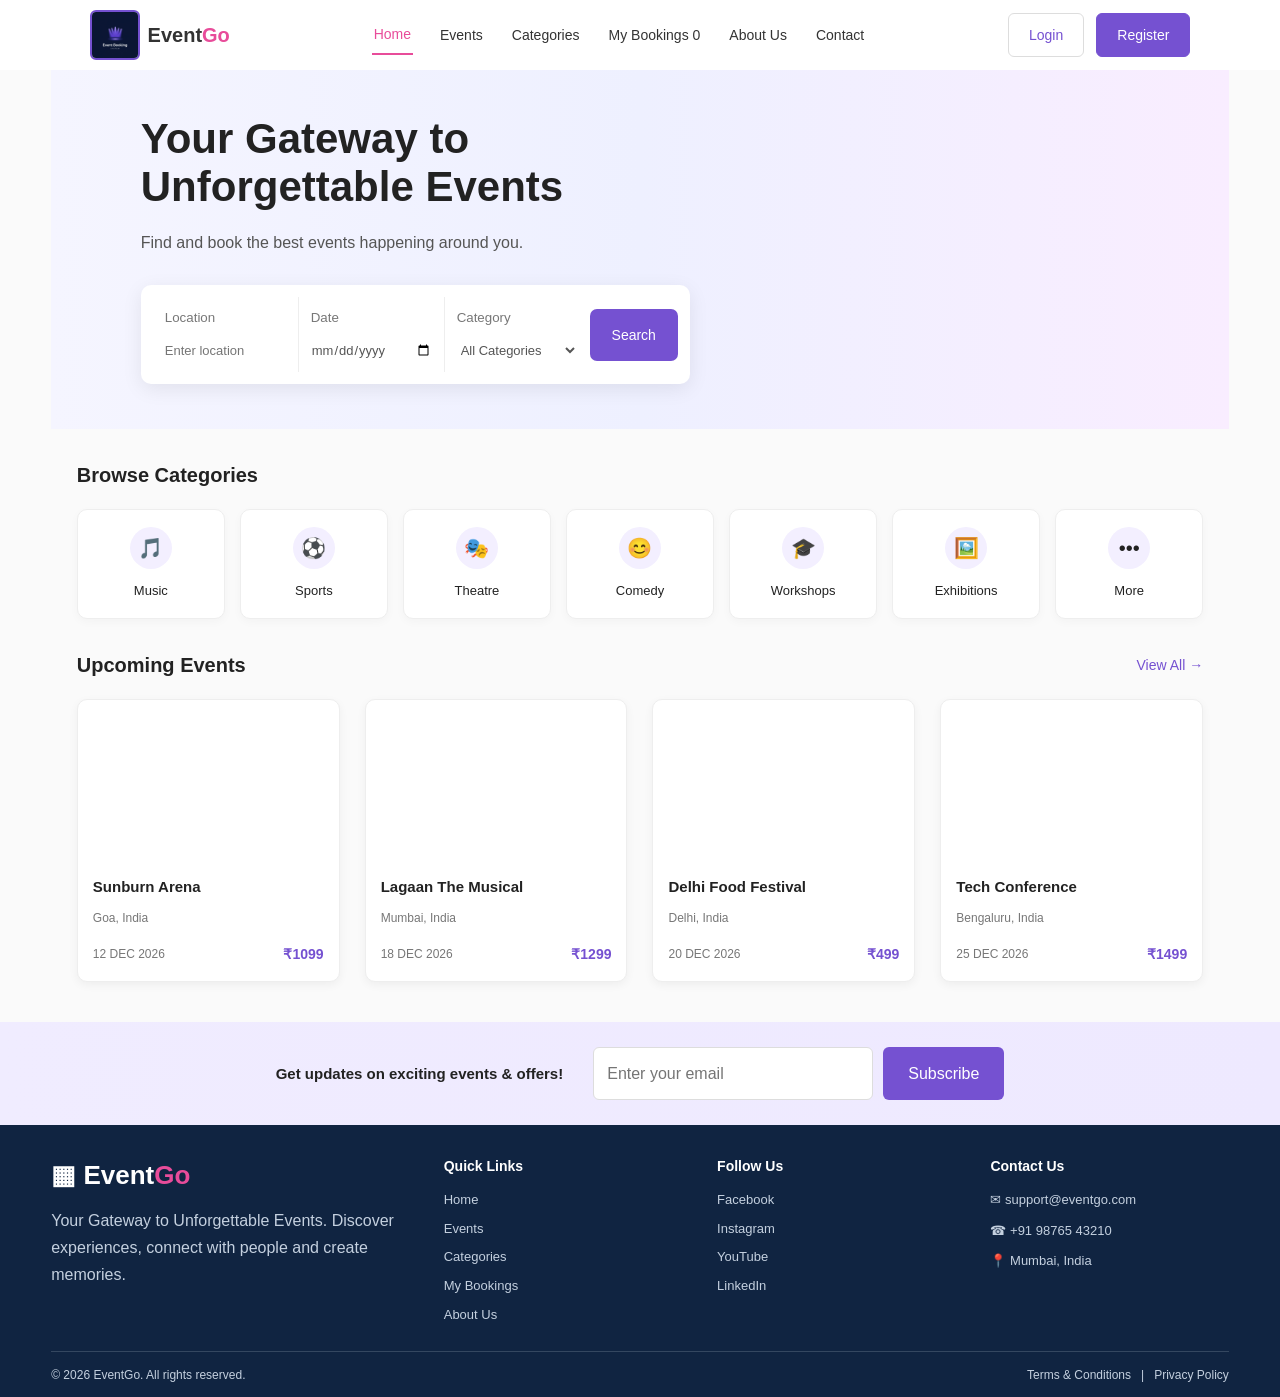
==== commit 5b8f45ce: "dialog box" ====
--- a/index.html
+++ b/index.html
@@ -24,7 +24,14 @@
                 <li><a href="index.html" class="active">Home</a></li>
                 <li><a href="Events.html">Events</a></li>
                 <li><a href="#categories">Categories</a></li>
-                <li><a href="#">My Bookings</a></li>
+                <li id="bookModal" data-bs-toggle="modal" data-bs-target="#exampleModal" class="nav-item position-relative"><a href="#">My Bookings
+                    <span
+                  id="qty"
+                  class="position-absolute top-0 start-100 translate-middle badge rounded-pill bg-danger"
+                >
+                  0
+                </span>
+                </a></li>
                 <li><a href="About_us.html">About Us</a></li>
                 <li><a href="contacts.html">Contact</a></li>
             </ul>
@@ -190,6 +197,8 @@
             <button id="subscribeBtn">Subscribe</button>
         </div>
     </section>
+    
+
      <footer id="footer">
         <div class="footer-grid">
 
@@ -239,5 +248,7 @@
             <p>Terms & Conditions &nbsp; | &nbsp; Privacy Policy</p>
         </div>
     </footer>
+    
+   
 </body>
 </html>
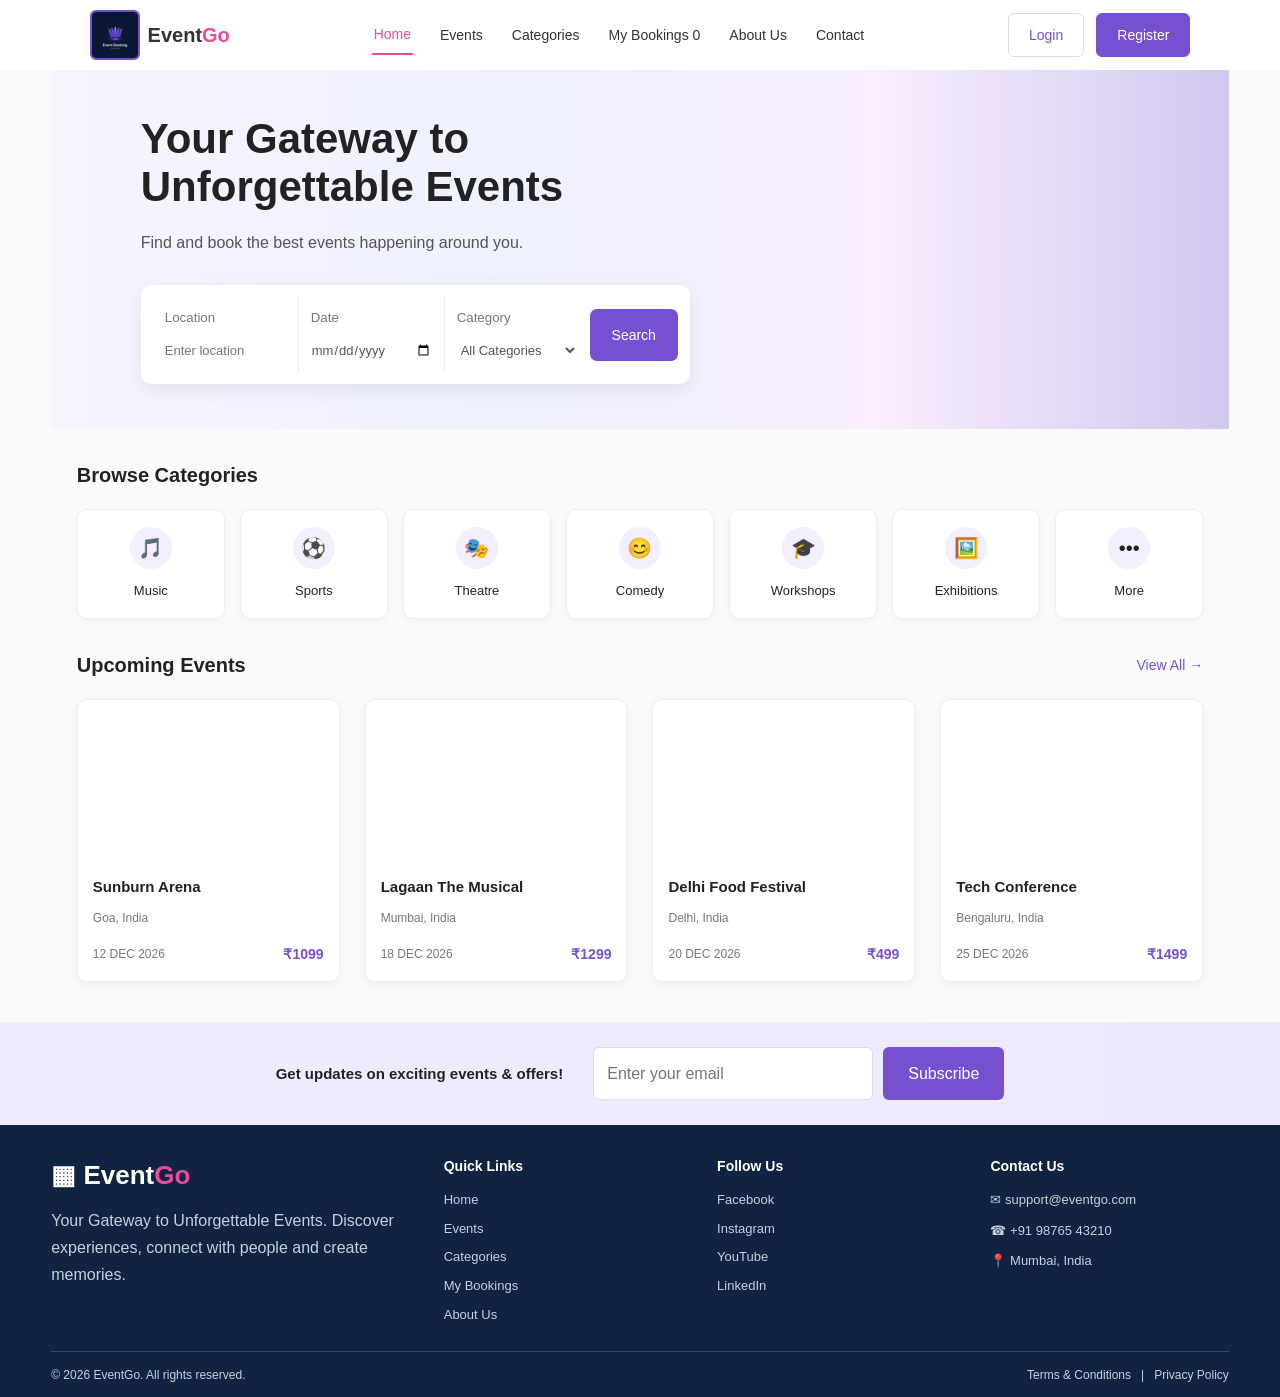
==== commit 7e038024: "Complete files" ====
--- a/index.html
+++ b/index.html
@@ -5,9 +5,7 @@
     <meta charset="UTF-8">
     <meta name="viewport" content="width=device-width, initial-scale=1.0">
     <title>EventGo - Event Booking</title>
-    <link rel="stylesheet" href="common.css">
-    <link rel="stylesheet" href="style.css">
-    <script src="script.js" defer></script>
+    <link rel="stylesheet" href="index.css">
 </head>
 
 <body>
@@ -23,8 +21,8 @@
             <ul>
                 <li><a href="index.html" class="active">Home</a></li>
                 <li><a href="Events.html">Events</a></li>
-                <li><a href="#categories">Categories</a></li>
-                <li id="bookModal" data-bs-toggle="modal" data-bs-target="#exampleModal" class="nav-item position-relative"><a href="#">My Bookings
+                <li><a href="Categories.html">Categories</a></li>
+                <li id="bookModal" data-bs-toggle="modal" data-bs-target="#exampleModal" class="nav-item position-relative"><a href="Events.html#bookings">My Bookings
                     <span
                   id="qty"
                   class="position-absolute top-0 start-100 translate-middle badge rounded-pill bg-danger"
@@ -46,6 +44,7 @@
     </nav>
 
     <section class="hero">
+        <div class="hero-overlay"></div>
         <div class="hero-content">
             <h1>Your Gateway to<br>Unforgettable Events</h1>
             <p>Find and book the best events happening around you.</p>
@@ -72,14 +71,14 @@
                         <option value="comedy">Comedy</option>
                         <option value="workshops">Workshops</option>
                         <option value="exhibitions">Exhibitions</option>
+                        <option value="conferences">Conferences</option>
+                        <option value="celebrations">Celebrations</option>
                     </select>
                 </div>
 
                 <button class="search-btn" id="searchBtn">Search</button>
             </div>
         </div>
-
-        <div class="hero-image"></div>
     </section>
 
     <main class="container">
@@ -216,8 +215,8 @@
                 <div class="footer-links">
                     <a href="index.html">Home</a>
                     <a href="Events.html">Events</a>
-                    <a href="#categories">Categories</a>
-                    <a href="#">My Bookings</a>
+                    <a href="Categories.html">Categories</a>
+                    <a href="Events.html#bookings">My Bookings</a>
                     <a href="About_us.html">About Us</a>
                 </div>
             </div>
@@ -248,7 +247,94 @@
             <p>Terms & Conditions &nbsp; | &nbsp; Privacy Policy</p>
         </div>
     </footer>
-    
-   
+
+    <script>
+        (function () {
+            try {
+                const savedBookings = JSON.parse(localStorage.getItem("eventGoBookings") || "[]");
+                const qtyBadge = document.getElementById("qty");
+                if (qtyBadge) {
+                    qtyBadge.textContent = savedBookings
+                        .filter(function (booking) { return booking.status === "Confirmed"; })
+                        .reduce(function (sum, booking) { return sum + booking.quantity; }, 0);
+                }
+            } catch (error) {}
+        })();
+
+        function goToEventsWithFilters() {
+            const location = document.getElementById("location").value.trim();
+            const date = document.getElementById("eventDate").value;
+            const category = document.getElementById("category").value;
+
+            const params = new URLSearchParams();
+
+            if (location) params.set("location", location);
+            if (date) params.set("date", date);
+            if (category) params.set("category", category);
+
+            window.location.href = "Events.html" + (params.toString() ? "?" + params.toString() : "");
+        }
+
+        document.getElementById("searchBtn").addEventListener("click", goToEventsWithFilters);
+
+        document.querySelectorAll(".search-item input, .search-item select").forEach(function (field) {
+            field.addEventListener("keydown", function (event) {
+                if (event.key === "Enter") {
+                    event.preventDefault();
+                    goToEventsWithFilters();
+                }
+            });
+        });
+
+        const categoryMap = {
+            "Music": "Music",
+            "Sports": "Sports",
+            "Theatre": "Theatre",
+            "Comedy": "Comedy",
+            "Workshops": "Workshops",
+            "Exhibitions": "Exhibitions",
+            "Conferences": "Conferences",
+            "Celebrations": "Celebrations",
+            "More": "All"
+        };
+
+        document.querySelectorAll("#categories .category-card").forEach(function (card) {
+            card.addEventListener("click", function () {
+                const label = card.querySelector("p").textContent.trim();
+                const category = categoryMap[label] || "All";
+                window.location.href = category === "All" ? "Events.html" : "Events.html?category=" + encodeURIComponent(category);
+            });
+        });
+
+        document.getElementById("subscribeBtn").addEventListener("click", function () {
+            const emailInput = document.getElementById("email");
+            const email = emailInput.value.trim();
+            const wrapper = emailInput.closest(".newsletter-form");
+
+            let messageBox = wrapper.parentElement.querySelector(".newsletter-message");
+
+            if (!/^[^\s@]+@[^\s@]+\.[^\s@]+$/.test(email)) {
+                if (!messageBox) {
+                    messageBox = document.createElement("p");
+                    messageBox.className = "newsletter-message";
+                    wrapper.insertAdjacentElement("afterend", messageBox);
+                }
+                messageBox.textContent = "Please enter a valid email address.";
+                messageBox.style.color = "#b42318";
+                return;
+            }
+
+            if (!messageBox) {
+                messageBox = document.createElement("p");
+                messageBox.className = "newsletter-message";
+                wrapper.insertAdjacentElement("afterend", messageBox);
+            }
+
+            messageBox.textContent = "Thank you for subscribing!";
+            messageBox.style.color = "#217344";
+            emailInput.value = "";
+        });
+    </script>
+
 </body>
 </html>
--- a/index.css
+++ b/index.css
@@ -0,0 +1,757 @@
+/* ===================================
+   EVENTGO - HOME PAGE STYLES
+   =================================== */
+
+/* CSS Variables */
+:root {
+    --primary: #7551d1;
+    --primary-dark: #6240bc;
+    --primary-hover: #6040b6;
+    --pink: #e84c9a;
+    --pink-dark: #d63c89;
+    --dark: #142d4e;
+    --ink: #252936;
+    --muted: #637083;
+    --light: #f5f7fa;
+    --border: #e1e6ed;
+    --bg-footer: #102441;
+    --text-footer: #c4d0df;
+    --white: #ffffff;
+    --shadow-sm: 0 3px 10px rgba(0, 0, 0, 0.03);
+    --shadow-md: 0 5px 20px rgba(0, 0, 0, 0.08);
+    --shadow-lg: 0 8px 35px rgba(65, 43, 110, 0.08);
+}
+
+/* Reset & Base */
+* {
+    margin: 0;
+    padding: 0;
+    box-sizing: border-box;
+    font-family: Arial, sans-serif;
+}
+
+body {
+    background: #fafafa;
+    color: #222;
+    overflow-x: hidden;
+    line-height: 1.6;
+}
+
+a {
+    text-decoration: none;
+    color: inherit;
+}
+
+button, input, select, textarea {
+    font: inherit;
+}
+
+button {
+    cursor: pointer;
+}
+
+/* ===================================
+   NAVBAR
+   =================================== */
+nav {
+    min-height: 70px;
+    display: flex;
+    align-items: center;
+    justify-content: space-between;
+    padding: 0 7%;
+    background: white;
+    gap: 15px;
+}
+
+.logo {
+    display: flex;
+    align-items: center;
+    gap: 8px;
+    font-size: 20px;
+    font-weight: bold;
+    color: #333;
+    white-space: nowrap;
+}
+
+.logo-go,
+.logo span {
+    color: var(--pink);
+    margin-left: -8px;
+}
+
+.logo-icon img {
+    width: 50px;
+    height: 50px;
+    border: 2px solid var(--primary);
+    border-radius: 6px;
+    display: block;
+    object-fit: cover;
+}
+
+.nav-links {
+    flex: 1;
+    display: flex;
+    align-items: center;
+    justify-content: center;
+}
+
+.nav-links ul {
+    display: flex;
+    align-items: center;
+    justify-content: center;
+    gap: 25px;
+    list-style: none;
+    margin: 0;
+    padding: 0;
+}
+
+.nav-links ul li {
+    list-style: none;
+    margin: 0;
+    padding: 0;
+}
+
+.nav-links ul li a {
+    display: block;
+    text-decoration: none;
+    color: #333;
+    font-size: 14px;
+    white-space: nowrap;
+    padding: 8px 2px;
+    transition: 0.3s ease;
+}
+
+.nav-links ul li a:hover,
+.nav-links ul li a.active {
+    color: var(--pink);
+}
+
+.nav-links ul li a.active {
+    border-bottom: 2px solid var(--pink);
+}
+
+.nav-buttons {
+    display: flex;
+    gap: 12px;
+}
+
+/* ===================================
+   BUTTONS
+   =================================== */
+.btn,
+.login-btn,
+.register-btn {
+    padding: 10px 20px;
+    border-radius: 6px;
+    cursor: pointer;
+    font-weight: 500;
+    white-space: nowrap;
+    border: none;
+    transition: 0.3s ease;
+    font-size: 14px;
+}
+
+.btn-outline,
+.login-btn {
+    background: white;
+    border: 1px solid #ddd;
+    color: var(--primary);
+}
+
+.btn-primary,
+.register-btn {
+    background: var(--primary);
+    color: white;
+    border: 1px solid var(--primary);
+}
+
+.btn-outline:hover,
+.login-btn:hover {
+    background: var(--light);
+    border-color: var(--primary);
+}
+
+.btn-primary:hover,
+.register-btn:hover {
+    background: var(--primary-hover);
+}
+
+.btn:active {
+    transform: translateY(-1px);
+}
+
+/* ===================================
+   HERO SECTION
+   =================================== */
+.hero {
+    margin: 0 4%;
+    min-height: 330px;
+    padding: 45px 7%;
+    background: url("https://images.unsplash.com/photo-1492684223066-81342ee5ff30?auto=format&fit=crop&w=1600&q=80") center / cover no-repeat;
+    display: flex;
+    align-items: center;
+    justify-content: space-between;
+    gap: 30px;
+    overflow: hidden;
+    position: relative;
+}
+
+.hero-video {
+    position: absolute;
+    top: 0;
+    left: 0;
+    width: 100%;
+    height: 100%;
+    object-fit: cover;
+    z-index: 0;
+}
+
+.hero-overlay {
+    position: absolute;
+    top: 0;
+    left: 0;
+    width: 100%;
+    height: 100%;
+    background: linear-gradient(
+        90deg,
+        rgba(245, 245, 255, 0.95) 0%,
+        rgba(238, 240, 255, 0.9) 40%,
+        rgba(249, 237, 255, 0.85) 70%,
+        rgba(117, 81, 209, 0.3) 100%
+    );
+    z-index: 1;
+}
+
+.hero-content {
+    width: 55%;
+    min-width: 0;
+    position: relative;
+    z-index: 2;
+}
+
+.hero-content h1 {
+    font-size: 42px;
+    line-height: 1.15;
+    margin-bottom: 18px;
+}
+
+.hero-content > p {
+    color: #555;
+    font-size: 16px;
+    line-height: 1.6;
+    margin-bottom: 30px;
+}
+
+/* ===================================
+   SEARCH BOX
+   =================================== */
+.search-box {
+    background: white;
+    display: flex;
+    align-items: center;
+    padding: 12px;
+    border-radius: 10px;
+    box-shadow: 0 5px 20px rgba(0, 0, 0, 0.08);
+    width: 700px;
+    max-width: 100%;
+}
+
+.search-item {
+    flex: 1;
+    min-width: 0;
+    padding: 10px 12px;
+    border-right: 1px solid #eee;
+}
+
+.search-item:last-of-type {
+    border-right: none;
+}
+
+.search-item small {
+    display: block;
+    color: #777;
+    margin-bottom: 8px;
+}
+
+.search-item input,
+.search-item select {
+    width: 100%;
+    min-width: 0;
+    border: none;
+    outline: none;
+    background: transparent;
+    color: #555;
+    font-size: 13px;
+    font-family: Arial, sans-serif;
+}
+
+.search-item input[type="date"],
+.search-item select {
+    cursor: pointer;
+}
+
+.search-btn {
+    padding: 15px 22px;
+    border: none;
+    border-radius: 7px;
+    background: #7551d1;
+    color: white;
+    cursor: pointer;
+    font-size: 14px;
+    flex-shrink: 0;
+}
+
+.search-btn:hover {
+    background: #6040b6;
+}
+
+/* ===================================
+   CONTAINER
+   =================================== */
+.container {
+    width: 88%;
+    max-width: 1200px;
+    margin: auto;
+}
+
+/* ===================================
+   SECTION HEADER
+   =================================== */
+.section-header {
+    display: flex;
+    justify-content: space-between;
+    align-items: center;
+    margin: 30px 0 18px;
+}
+
+.section-header h2 {
+    font-size: 20px;
+    font-weight: 700;
+}
+
+.section-header a {
+    text-decoration: none;
+    color: var(--primary);
+    font-size: 14px;
+}
+
+/* ===================================
+   CATEGORIES
+   =================================== */
+.categories {
+    display: grid;
+    grid-template-columns: repeat(7, minmax(0, 1fr));
+    gap: 15px;
+}
+
+.category-card {
+    background: white;
+    min-height: 110px;
+    border-radius: 10px;
+    border: 1px solid #eee;
+    display: flex;
+    flex-direction: column;
+    justify-content: center;
+    align-items: center;
+    gap: 12px;
+    box-shadow: 0 3px 10px rgba(0, 0, 0, 0.03);
+    cursor: pointer;
+    transition: transform 0.3s;
+}
+
+.category-card:hover {
+    transform: translateY(-5px);
+}
+
+.category-icon {
+    width: 42px;
+    height: 42px;
+    border-radius: 50%;
+    background: #f3efff;
+    display: flex;
+    justify-content: center;
+    align-items: center;
+    font-size: 20px;
+}
+
+.category-card p {
+    font-size: 13px;
+}
+
+/* ===================================
+   EVENTS
+   =================================== */
+.events {
+    display: grid;
+    grid-template-columns: repeat(4, minmax(0, 1fr));
+    gap: 25px;
+    margin-bottom: 40px;
+}
+
+.event-card {
+    background: white;
+    border-radius: 10px;
+    overflow: hidden;
+    border: 1px solid #eee;
+    box-shadow: 0 3px 10px rgba(0, 0, 0, 0.05);
+    min-width: 0;
+    transition: transform 0.3s, box-shadow 0.3s;
+}
+
+.event-card:hover {
+    transform: translateY(-3px);
+    box-shadow: var(--shadow-md);
+}
+
+.event-image {
+    height: 160px;
+    background-size: cover;
+    background-position: center;
+}
+
+.img1 {
+    background-image: url("https://images.unsplash.com/photo-1501386761578-eac5c94b800a?auto=format&fit=crop&w=600&q=80");
+}
+
+.img2 {
+    background-image: url("https://images.unsplash.com/photo-1508214751196-bcfd4ca60f91?auto=format&fit=crop&w=600&q=80");
+}
+
+.img3 {
+    background-image: url("https://images.unsplash.com/photo-1514525253161-7a46d19cd819?auto=format&fit=crop&w=600&q=80");
+}
+
+.img4 {
+    background-image: url("https://images.unsplash.com/photo-1540575467063-178a50c2df87?auto=format&fit=crop&w=600&q=80");
+}
+
+.event-info {
+    padding: 15px;
+}
+
+.event-info h3 {
+    font-size: 15px;
+    margin-bottom: 10px;
+}
+
+.event-info p {
+    color: #777;
+    font-size: 12px;
+    margin-bottom: 8px;
+}
+
+.event-bottom {
+    display: flex;
+    justify-content: space-between;
+    align-items: center;
+    gap: 8px;
+    margin-top: 15px;
+}
+
+.date {
+    font-size: 12px;
+    color: #777;
+}
+
+.price {
+    color: #7551d1;
+    font-weight: bold;
+    font-size: 14px;
+    white-space: nowrap;
+}
+
+/* ===================================
+   NEWSLETTER
+   =================================== */
+.newsletter {
+    background: linear-gradient(90deg, #f0ecff, #eee9ff);
+    padding: 25px 7%;
+    display: flex;
+    align-items: center;
+    justify-content: center;
+    gap: 30px;
+    margin-top: 20px;
+    max-width: 100%;
+}
+
+.newsletter h3 {
+    font-size: 15px;
+}
+
+.newsletter-form {
+    display: flex;
+    gap: 10px;
+}
+
+.newsletter input {
+    width: 280px;
+    max-width: 100%;
+    padding: 13px;
+    border: 1px solid #ddd;
+    border-radius: 6px;
+    outline: none;
+}
+
+.newsletter button {
+    background: #7551d1;
+    color: white;
+    border: none;
+    padding: 13px 25px;
+    border-radius: 6px;
+    cursor: pointer;
+}
+
+.newsletter button:hover {
+    background: #6040b6;
+}
+
+/* ===================================
+   FOOTER
+   =================================== */
+footer {
+    background: var(--bg-footer);
+    color: white;
+    padding: 30px 4% 12px;
+}
+
+.footer-grid {
+    display: grid;
+    grid-template-columns: 1.5fr 1fr 1fr 1fr;
+    gap: 35px;
+    padding-bottom: 25px;
+}
+
+.footer-logo {
+    font-size: 26px;
+    font-weight: 750;
+    margin-bottom: 10px;
+}
+
+.footer-logo span {
+    color: var(--pink);
+}
+
+.footer-desc {
+    color: var(--text-footer);
+    line-height: 1.7;
+}
+
+footer h4 {
+    font-size: 14px;
+    margin-bottom: 12px;
+}
+
+.footer-links {
+    display: flex;
+    flex-direction: column;
+    gap: 8px;
+}
+
+.footer-links a,
+.footer-contact p {
+    color: var(--text-footer);
+    font-size: 13px;
+}
+
+.footer-links a:hover {
+    color: #ff76bd;
+}
+
+.footer-contact p {
+    margin-bottom: 10px;
+}
+
+.copyright {
+    display: flex;
+    justify-content: space-between;
+    gap: 15px;
+    flex-wrap: wrap;
+    padding-top: 14px;
+    border-top: 1px solid #344760;
+    color: var(--text-footer);
+    font-size: 12px;
+}
+
+/* ===================================
+   RESPONSIVE DESIGN
+   =================================== */
+
+/* Tablet */
+@media (max-width: 1100px) {
+    nav {
+        padding: 12px 4%;
+        flex-wrap: wrap;
+    }
+
+    .nav-links ul {
+        gap: 15px;
+    }
+
+    .hero {
+        padding: 35px 5%;
+    }
+
+    .hero-content h1 {
+        font-size: 34px;
+    }
+
+    .hero-overlay {
+        background: linear-gradient(
+            90deg,
+            rgba(245, 245, 255, 0.95) 0%,
+            rgba(238, 240, 255, 0.85) 40%,
+            rgba(249, 237, 255, 0.75) 100%
+        );
+    }
+
+    .categories {
+        grid-template-columns: repeat(4, minmax(0, 1fr));
+    }
+
+    .events {
+        grid-template-columns: repeat(2, minmax(0, 1fr));
+    }
+
+    .footer-grid {
+        grid-template-columns: repeat(2, 1fr);
+        gap: 25px;
+    }
+}
+
+@media (max-width: 900px) {
+    .nav-links {
+        display: none;
+    }
+
+    .hero {
+        flex-direction: column;
+        align-items: stretch;
+    }
+
+    .hero-content {
+        width: 100%;
+    }
+
+    .hero-overlay {
+        background: linear-gradient(
+            180deg,
+            rgba(245, 245, 255, 0.95) 0%,
+            rgba(238, 240, 255, 0.85) 60%,
+            rgba(117, 81, 209, 0.4) 100%
+        );
+    }
+
+    .search-box {
+        flex-direction: column;
+        align-items: stretch;
+    }
+
+    .search-item {
+        border-right: none;
+        border-bottom: 1px solid #eee;
+    }
+
+    .search-item:last-of-type {
+        border-bottom: none;
+    }
+
+    .search-btn {
+        width: 100%;
+    }
+
+    .newsletter {
+        flex-direction: column;
+        text-align: center;
+    }
+}
+
+/* Mobile */
+@media (max-width: 700px) {
+    nav {
+        padding: 10px 4%;
+        gap: 12px;
+    }
+
+    .logo {
+        font-size: 18px;
+    }
+
+    .logo-icon img {
+        width: 40px;
+        height: 40px;
+    }
+
+    .nav-buttons {
+        gap: 6px;
+    }
+
+    .btn,
+    .login-btn,
+    .register-btn {
+        padding: 8px 10px;
+        font-size: 12px;
+    }
+
+    .container {
+        width: 92%;
+    }
+
+    .footer-grid {
+        grid-template-columns: 1fr;
+    }
+
+    .copyright {
+        flex-direction: column;
+        text-align: center;
+    }
+}
+
+@media (max-width: 500px) {
+    nav {
+        padding: 10px 4%;
+    }
+
+    .nav-buttons {
+        gap: 6px;
+    }
+
+    .login-btn,
+    .register-btn {
+        padding: 7px 10px;
+        font-size: 12px;
+    }
+
+    .hero {
+        margin: 0;
+        padding: 30px 5%;
+    }
+
+    .hero-content h1 {
+        font-size: 30px;
+    }
+
+    .container {
+        width: 92%;
+    }
+
+    .categories {
+        grid-template-columns: repeat(2, minmax(0, 1fr));
+    }
+
+    .events {
+        grid-template-columns: 1fr;
+    }
+
+    .newsletter {
+        padding: 25px 5%;
+    }
+
+    .newsletter-form {
+        flex-direction: column;
+        width: 100%;
+    }
+
+    .newsletter input {
+        width: 100%;
+    }
+}
